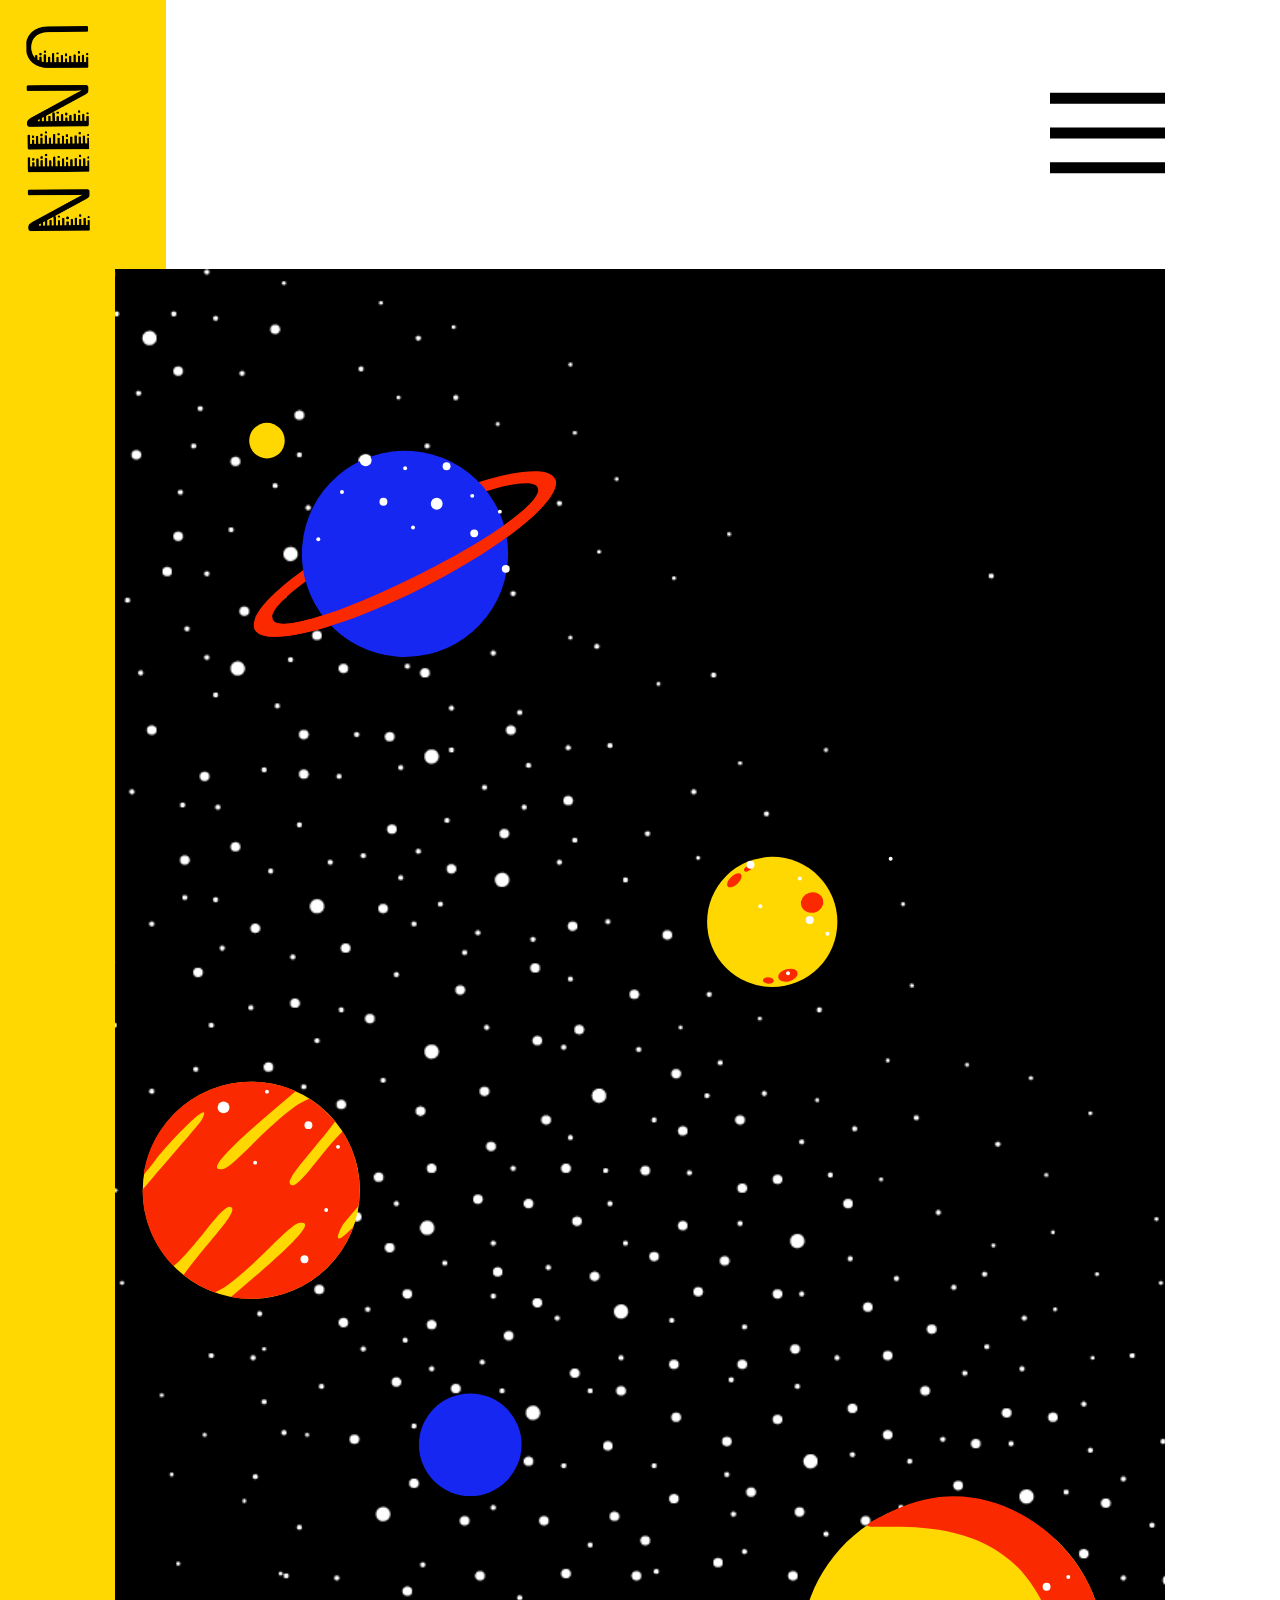
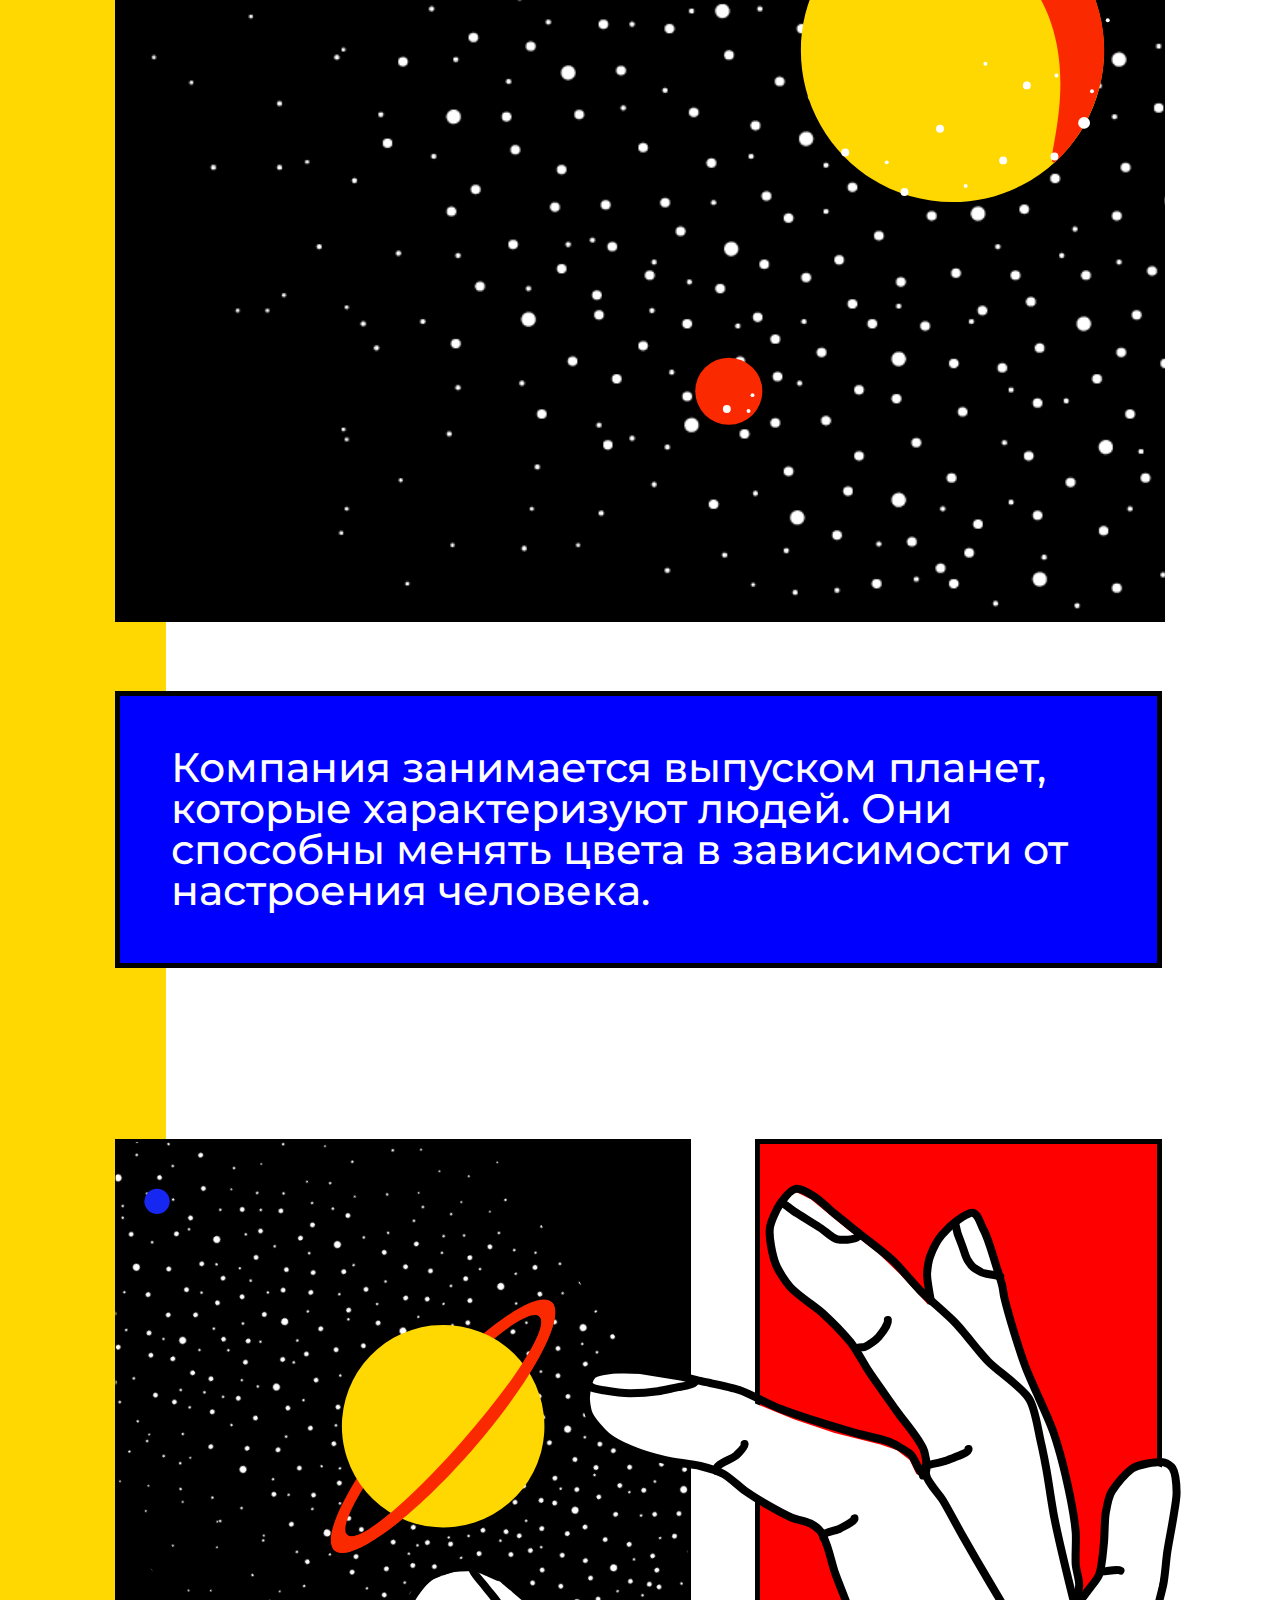
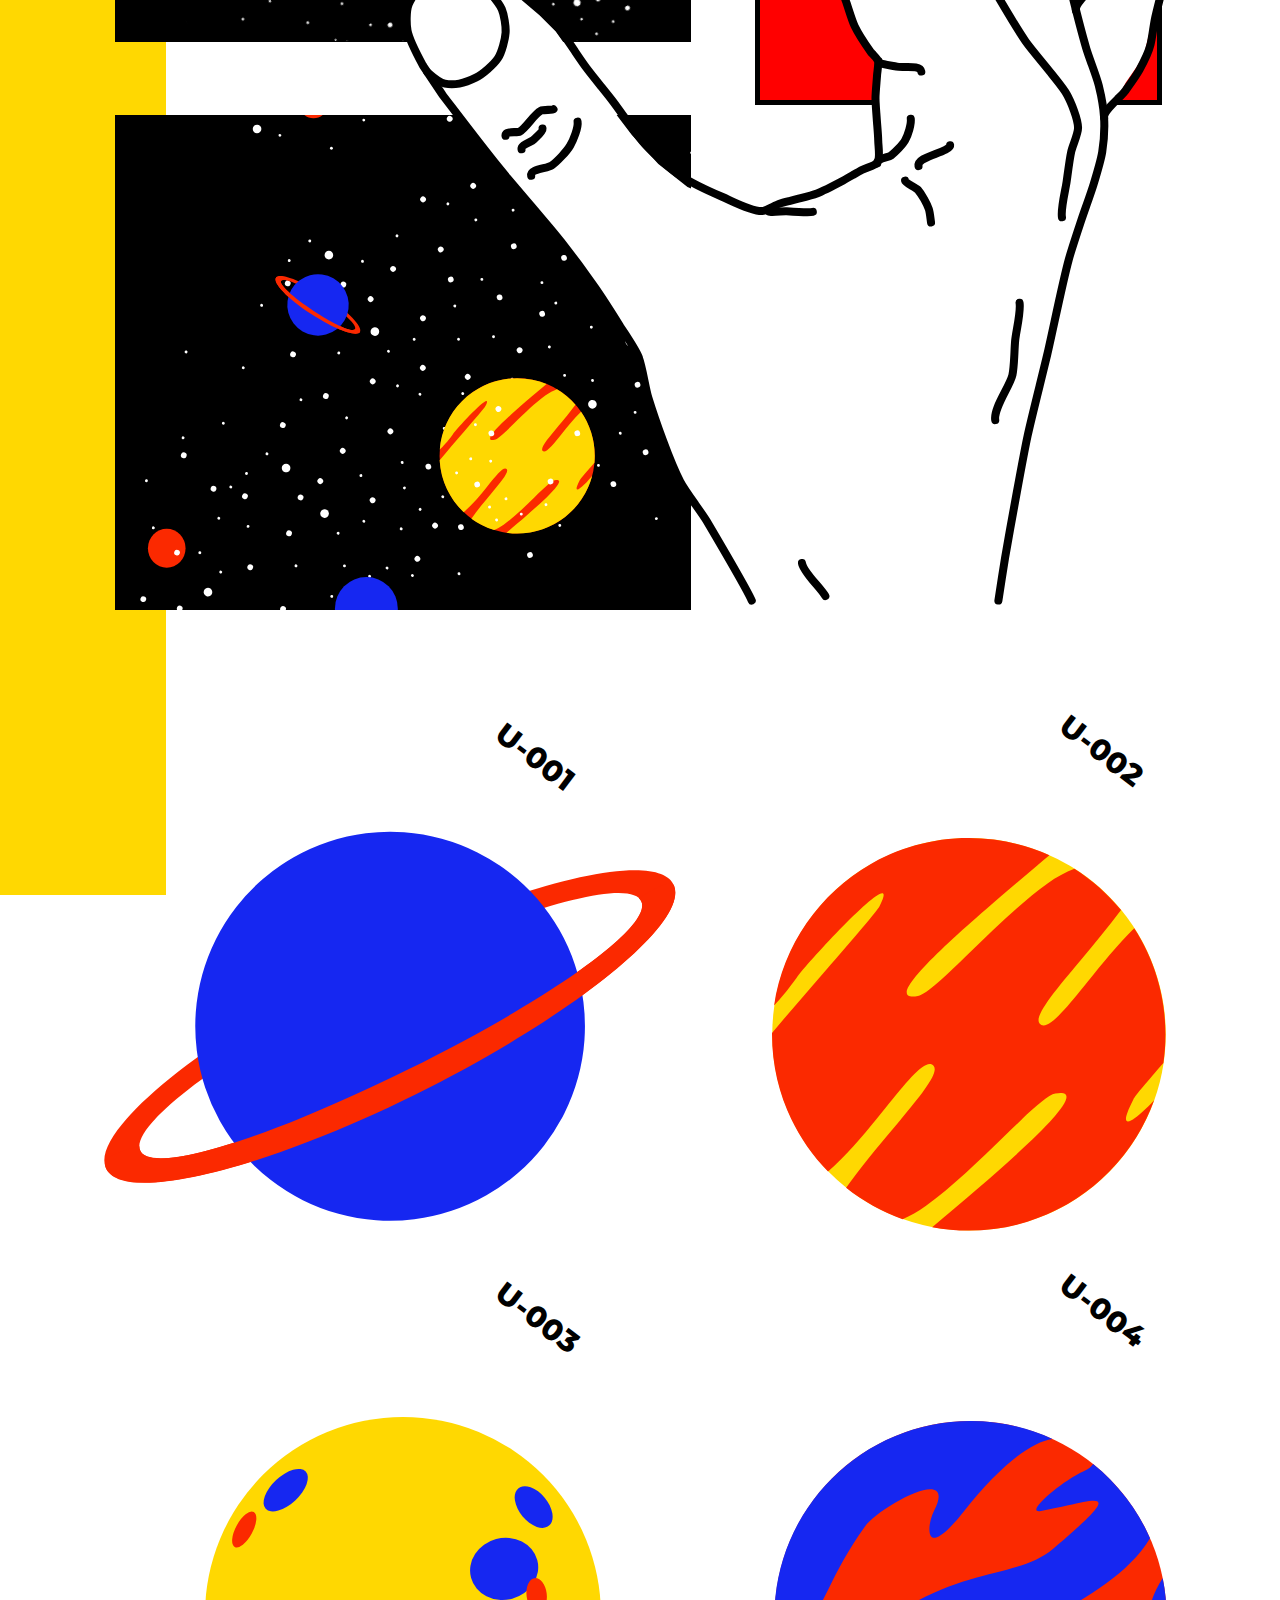
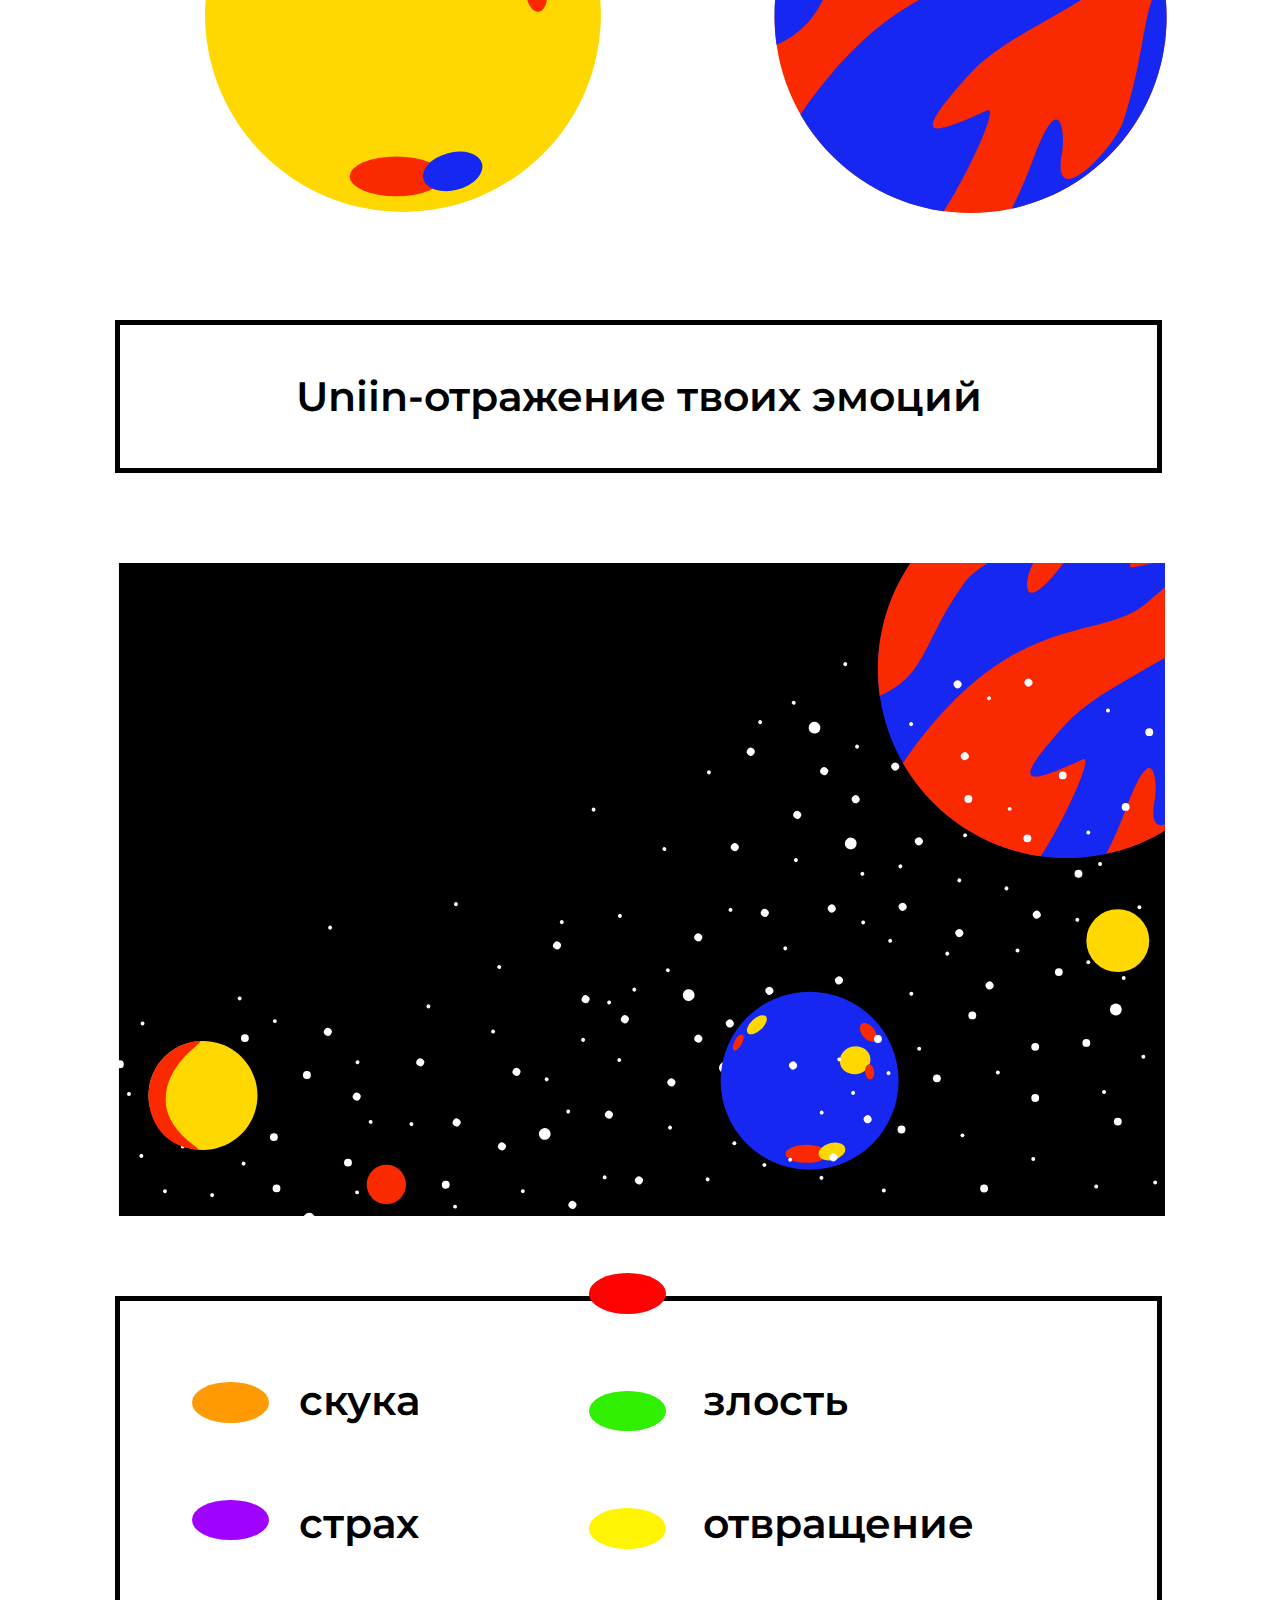
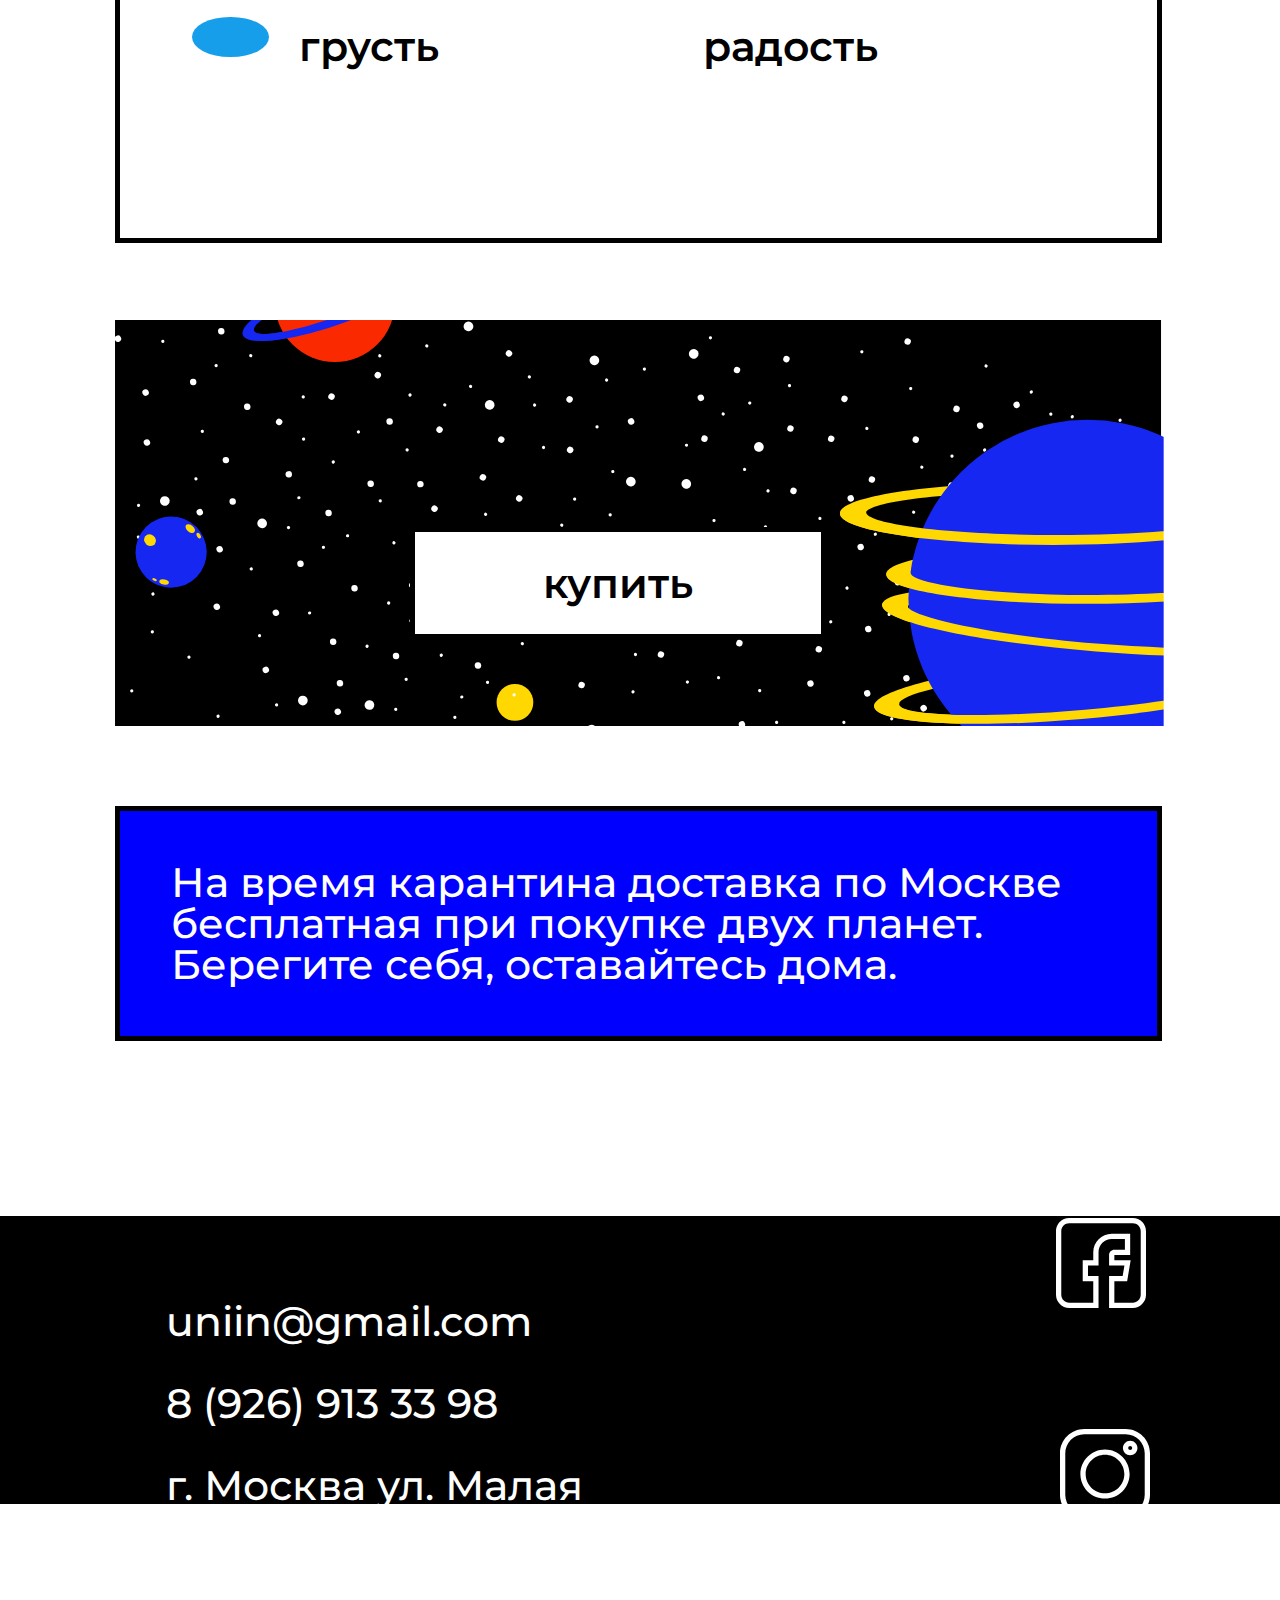
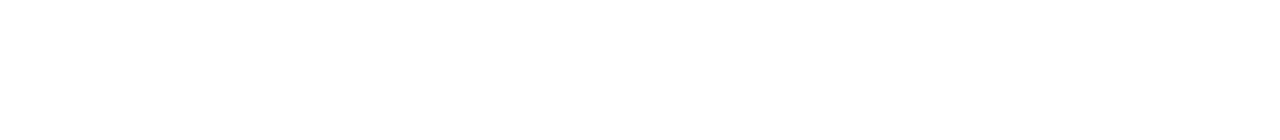
==== index.html @ f961fc85 "stage1" ====
<!DOCTYPE html>
<html lang="en" dir="ltr">
  <head>
    <meta charset="utf-8">
    <title>web uniin</title>
    <link rel="stylesheet" href="styles/style.css">
  </head>
  <body>
    <div class="logoleft">
      <div class="squareleft">  </div>
      <img class="logotip" src="img/logo.png" alt="logo">
    </div>

    <div class="menuburger">
      <img class="menu"src="img/menu.svg" alt="menu">
    </div>
    <div class="part1">
      <img class="img1" src="img/img1.svg" alt="/">
      <p class="text1">Компания занимается выпуском планет, которые характеризуют людей. Они способны менять цвета в зависимости от настроения человека.</p>
      <img class="img2" src="img/img2.svg" alt="/">
      <img class="img3" src="img/img3.svg" alt="/">
      <div class="backhand"> </div>
      <img class="imghand" src="img/imghand.svg" alt="">
    </div>
    <div class="planets">
      <img class="planet1" src="img/planet1.1.svg" alt="/">
      <img class="planet2" src="img/planet2.1.svg" alt="/">
      <img class="planet3" src="img/planet3.1.svg" alt="/">
      <img class="planet4" src="img/planet4.1.svg" alt="/">
      <div class="name">
        <p class="u1">U-001</p>
        <p class="u2">U-002</p>
        <p class="u3">U-003</p>
        <p class="u4">U-004</p>
      </div>
    </div>
    <p class="text2">Uniin-отражение твоих эмоций</p>
    <div class="part2">
      <img class="img4"src="img/img4.svg" alt="">
      <p class="mood">скука
        <br>страх
        <br>грусть
        <br>злость
        отвращение
        радость
      </p>
      <div class="color">
        <div class="orange"></div>
        <div class="violet"></div>
        <div class="blue"></div>
        <div class="red"></div>
        <div class="green"></div>
        <div class="yellow"></div>
      </div>
      <img class="img5"src="img/img5.svg" alt="">
      <p class="buttonbuy"><a class="buy" href="ссылка">купить</a></p>
      <p class="text3">На время карантина доставка по Москве бесплатная при покупке двух планет. Берегите  себя, оставайтесь дома.</p>
    </div>
    <div class="footer">
      <p class="email">uniin@gmail.com<br>8 (926) 913 33 98<br>г. Москва ул. Малая пионерская 12</p>
      <img class="facebook" src="img/facebook.svg" alt="">
      <img class="insta" src="img/insta.svg" alt="">

    </div>






  </body>


</html>
---- styles/style.css ----
@import "reset.css";
@import url('https://fonts.googleapis.com/css2?family=Montserrat:wght@400;500;600;700;800&display=swap');

body{
font-family: 'Montserrat', sans-serif;}

.squareleft{
  z-index: 1;
  background:  #FFD801;
  width: 13vw;
  height: 455vh;

}

.logotip{
  position: absolute;
  top: 2vw;
  left: 2vw;
  width: 5vw;

}

.menu{
  position: absolute;
  left: 82vw;
  top: 7vw;
  width: 9vw;

}

.img1{
  position: absolute;
  background: black;
  width: 82vw;
  top: 0vw;
  margin: 21vw 9vw;
}

.text1{
  position: absolute;
  background: blue;
  border: 5px solid black;
  width: 73vw;
  padding: 4vw;
  font-size: 41px;
  font-weight: 500;
  color: white;
  left: 9vw;
  top: 179vw;
}

.img2{
  position: absolute;
  background: black;
  top: 209vw;
  width: 45vw;
  margin: 5vw 9vw;
}
.img3{
  position: absolute;
  background: black;
  top: 254vw;
  width: 45vw;
  margin: 5vw 9vw;
}

.backhand{
  position: absolute;
  background: red;
  border: 5px solid black;
  width: 31vw;
  height: 61.8vh;
  top: 214vw;
  left: 59vw;
}

.imghand{
  position: absolute;
  width: 73vw;
  top: 214vw;
  left: 27vw;
}
.planets{
   position: absolute;
   top: 285vw;
}

.planet1{
  position: relative;
  width: 53vw;
  top: 27vw;
  left: 4vw;
}

.planet2{
  position: relative;
  width: 31vw;
  top: 25vw;
  left: 7vw;
}

.planet3{
  position: relative;
  width: 31vw;
  top: 39vw;
  left: 16vw;
}

.planet4{
  position: relative;
  width: 31vw;
  top: 39vw;
  left: 29vw;
}

.name{
  position: absolute;
  font-size: 30px;
  font-weight: 800;
  color: black;
}

.u1{
  position: relative;
  transform: rotate(37deg);
  width: 10vw;
  left: 38vw;
  top: -44vw;
}

.u2{
  position: relative;
  transform: rotate(37deg);
  width: 10vw;
  left: 82vw;
  top: -47vw;
}

.u3{
  position: relative;
  transform: rotate(37deg);
  width: 10vw;
  left: 38vw;
  top: -5vw;
}

.u4{
  position: relative;
  transform: rotate(37deg);
  width: 10vw;
  left: 82vw;
  top: -8vw;
}

.text2{
  position: absolute;
  border: 5px solid black;
  width: 73vw;
  padding: 4vw;
  font-size: 41px;
  font-weight: 600;
  text-align: center;
  color: black;
  left: 9vw;
  top: 400vw;
}

.part2{
  position: absolute;
  top: 419vw;
  width: 82vw;
}

.img4{
  position: relative;
  width: 82vw;
  top: 0vw;
  left: 0vw;
  margin: 0vw 9vw;
}

.mood{
  position: relative;
  border: 5px solid black;
  width: 63vw;
  height: 38vw;
  padding: 3vw 4vw 1vw 14vw;
  font-size: 41px;
  font-weight: 600;
  column-count: 2;
  column-width: 2vw;
  column-gap: 0vw;
  text-align: left;
  line-height: 3;
  color: black;
  left: 9vw;
  top: 6vw;
}

.color{
  position: absolute;
  top: 62vw;
  left: 12vw;
  width: 63vw;
  height: 30vw;
}

.orange{
  position: relative;
  border-radius: 50%;
  background: #FF9A02;
  width: 6vw;
  height: 4.5vh;
  left: 3vw;
  top: 2vw;
}

.violet{
  position: relative;
  border-radius: 50%;
  background: #9F02FF;
  width: 6vw;
  height: 4.5vh;
  left: 3vw;
  top: 8vw;
}

.blue{
  position: relative;
  border-radius: 50%;
  background: #179EEB;
  width: 6vw;
  height: 4.5vh;
  left: 3vw;
  top: 14vw;
}

.red{
  position: relative;
  border-radius: 50%;
  background: #FF0202;
  width: 6vw;
  height: 4.5vh;
  left: 34vw;
  top: -16vw;
}

.green{
  position: relative;
  border-radius: 50%;
  background: #30EF00;
  width: 6vw;
  height: 4.5vh;
  left: 34vw;
  top: -10vw;
}

.yellow{
  position: relative;
  border-radius: 50%;
  background: #FFF502;
  width: 6vw;
  height: 4.5vh;
  left: 34vw;
  top: -4vw;
}

.img5{
  position: relative;
  width: 82vw;
  top: 12vw;
  left: 0vw;
  margin: 0vw 9vw;
}

.buttonbuy{
  position: relative;
  width: 30vw;
  height: 11vw;
  left: 32vw;
  top: -1vw;
}

.buy{
  width: 20vw;
  background: white;
  border: 5px solid black;
  padding: 2vw 10vw 2vw 10vw;
  font-size: 41px;
  font-weight: 600;
  text-align: center;
  text-decoration: none;
  color: black;
}

.text3{
  position: relative;
  background: blue;
  border: 5px solid black;
  width: 73vw;
  padding: 4vw;
  font-size: 41px;
  font-weight: 500;
  color: white;
  left: 9vw;
  top: 7vw;
}

.footer{
  position: absolute;
  background: black;
  width: 100vw;
  height: 32vh;
  left: 0vw;
  top: 595vw;
}

.email{
  position: relative;
  width: 50vw;
  padding: 4vw;
  font-size: 41px;
  font-weight: 500;
  line-height: 2;
  color: white;
  left: 9vw;
  top: 1vw;
}

.facebook{
  position: relative;
  width: 10vw;
  height: 10vh;
  left: 81vw;
  top: -33.5vw;
}

.insta{
  position: relative;
  width: 10vw;
  height: 10vh;
  left: 71vw;
  top: -17vw;
}
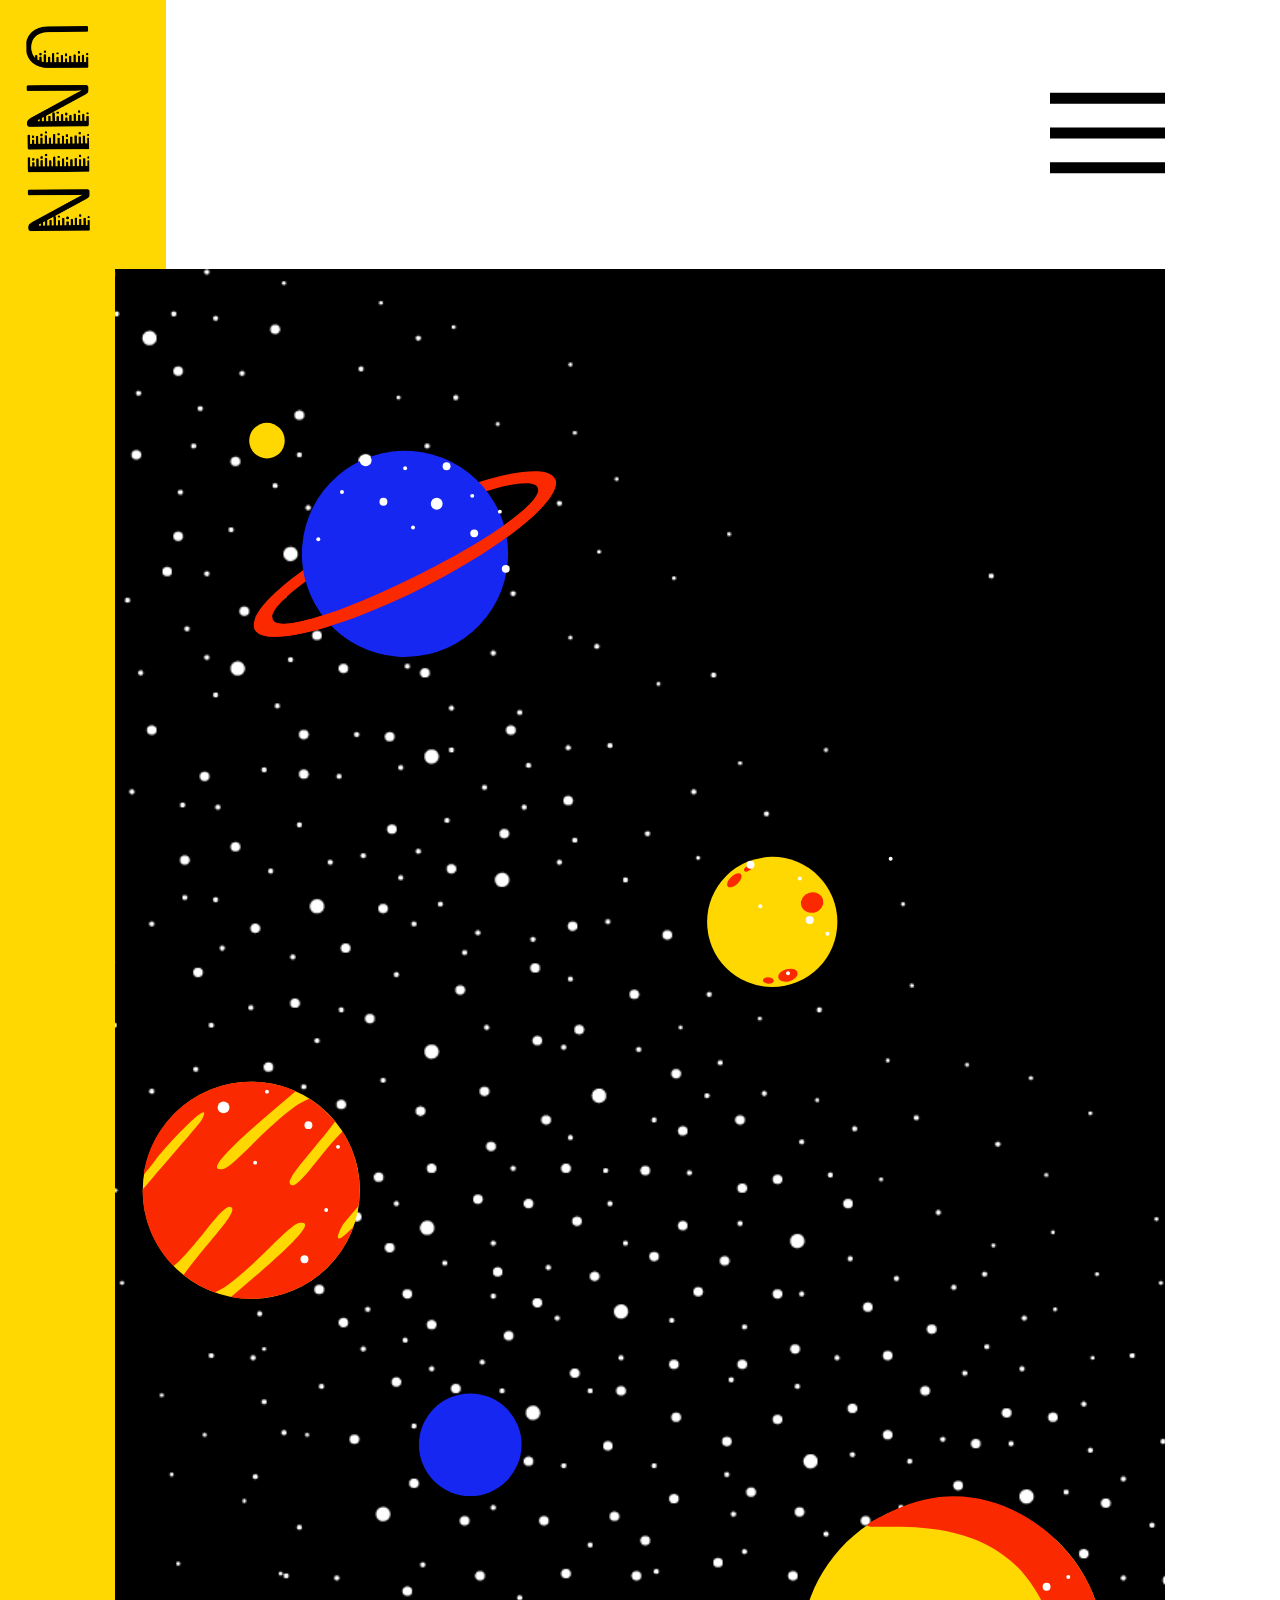
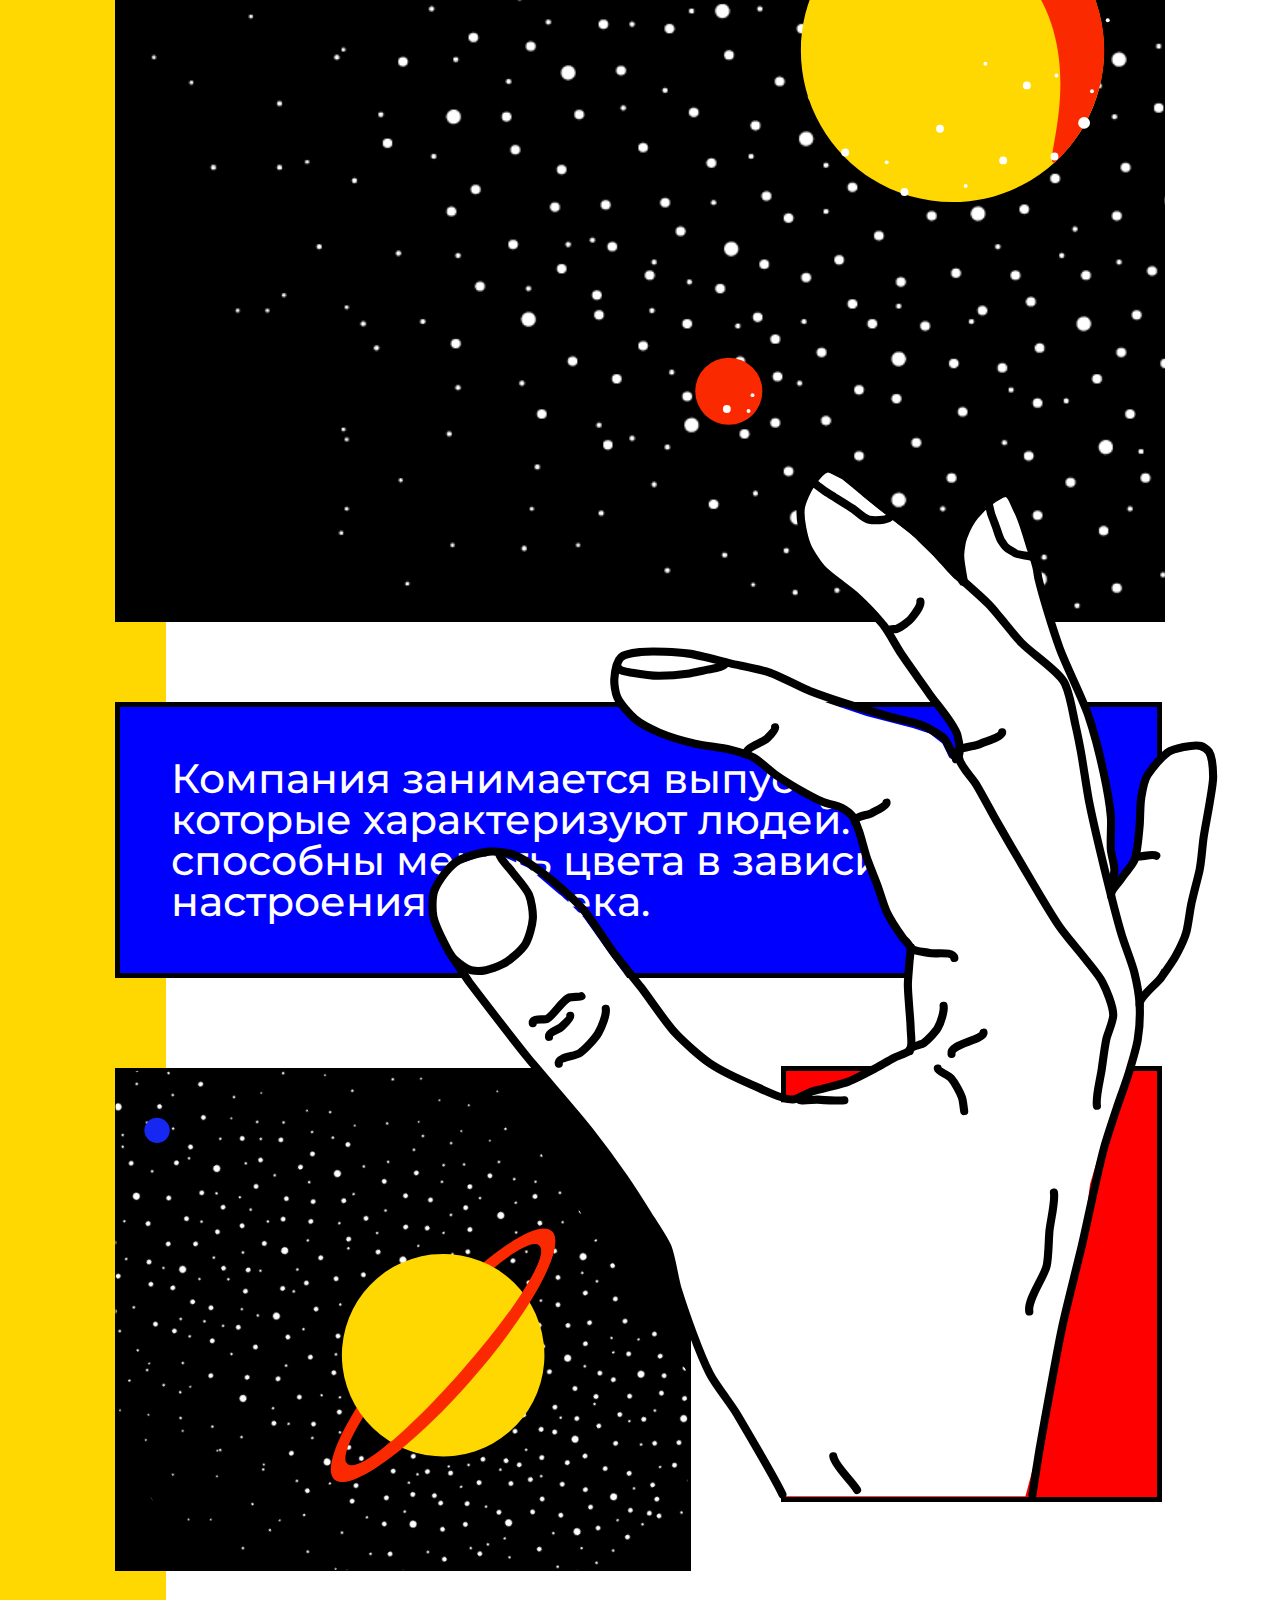
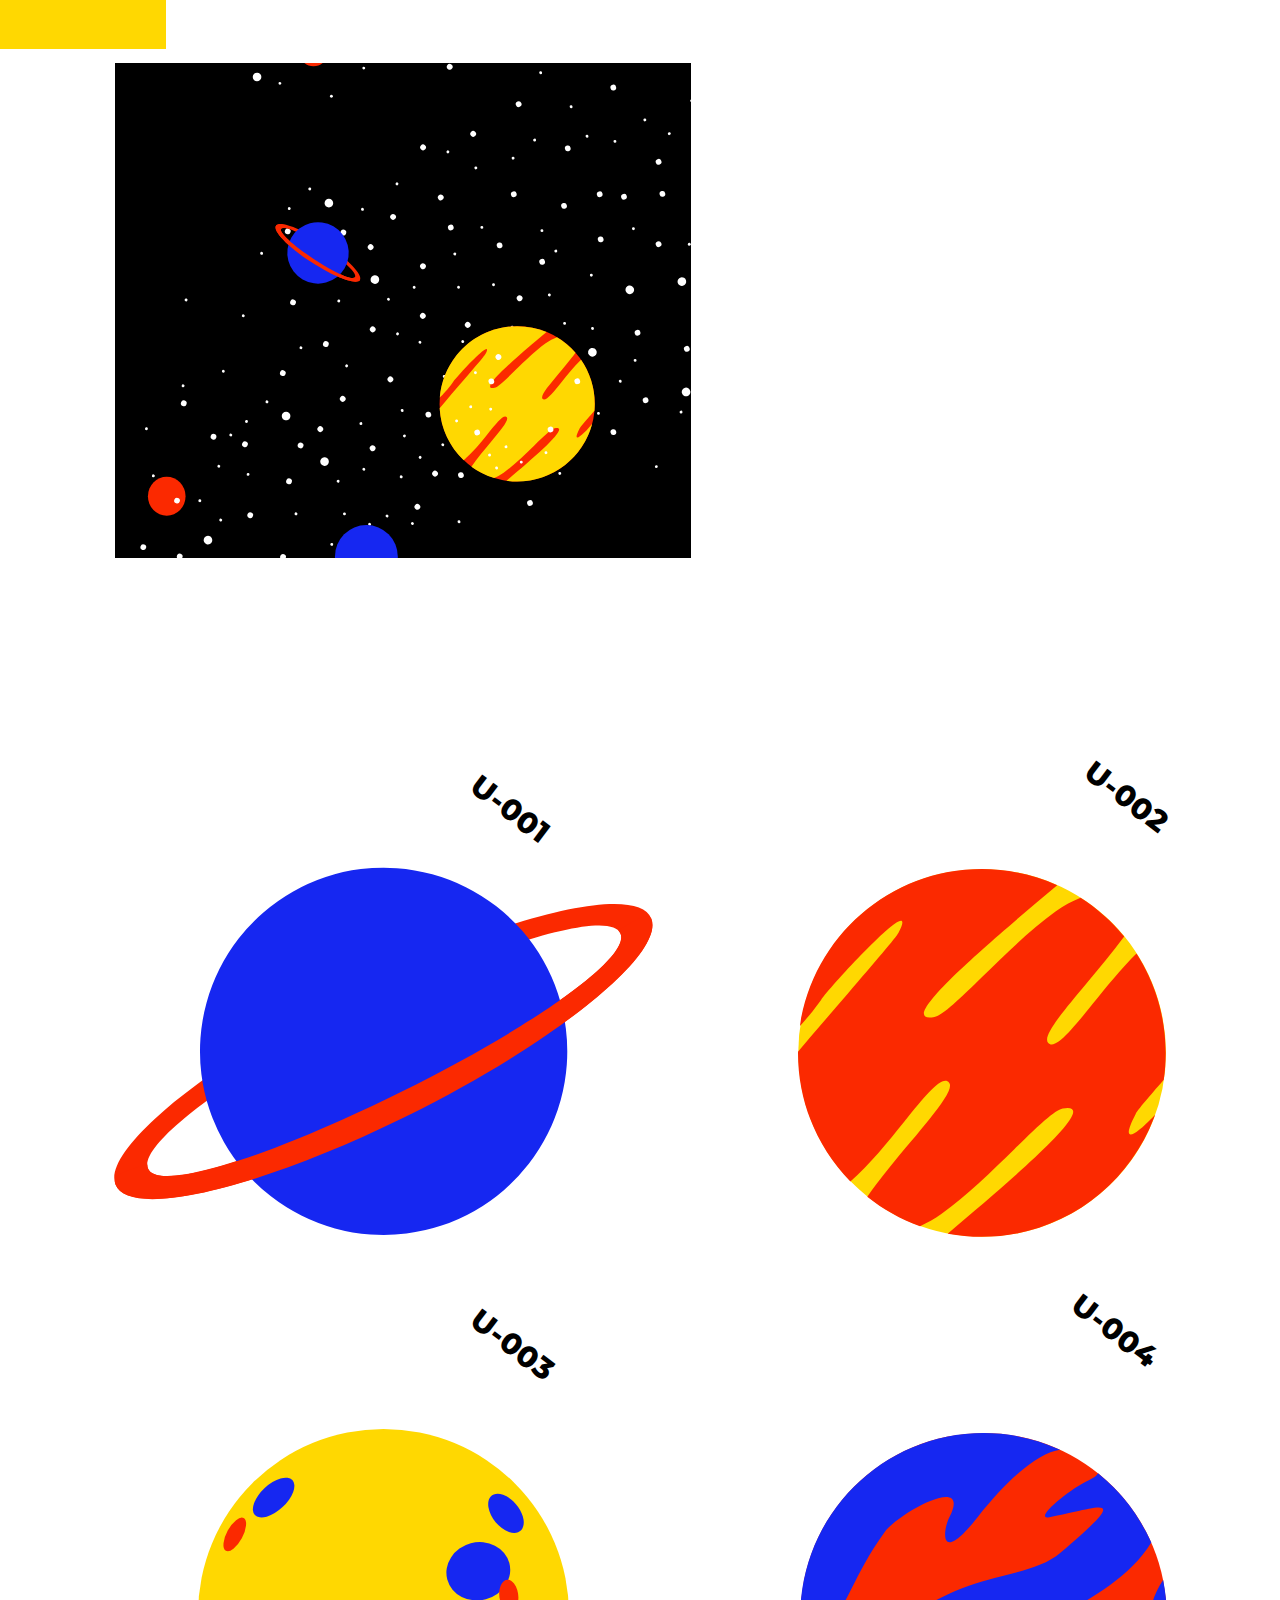
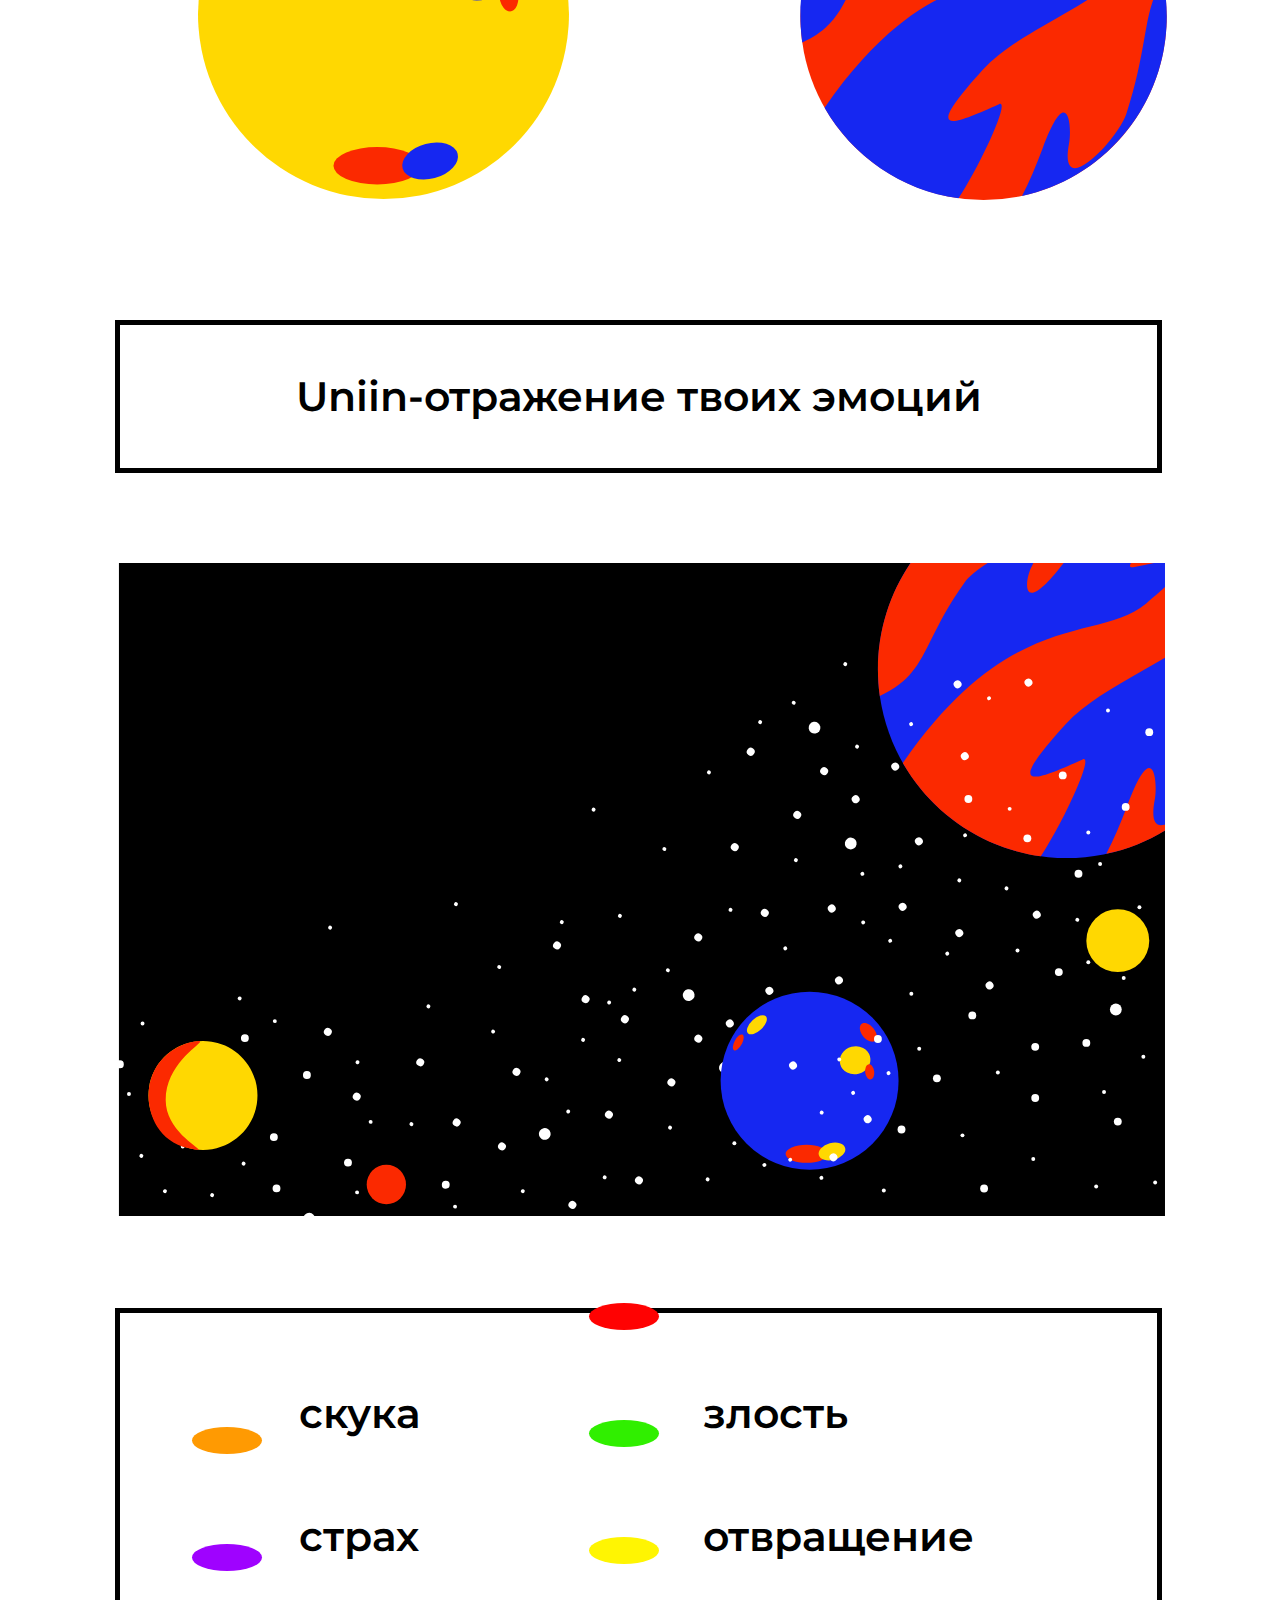
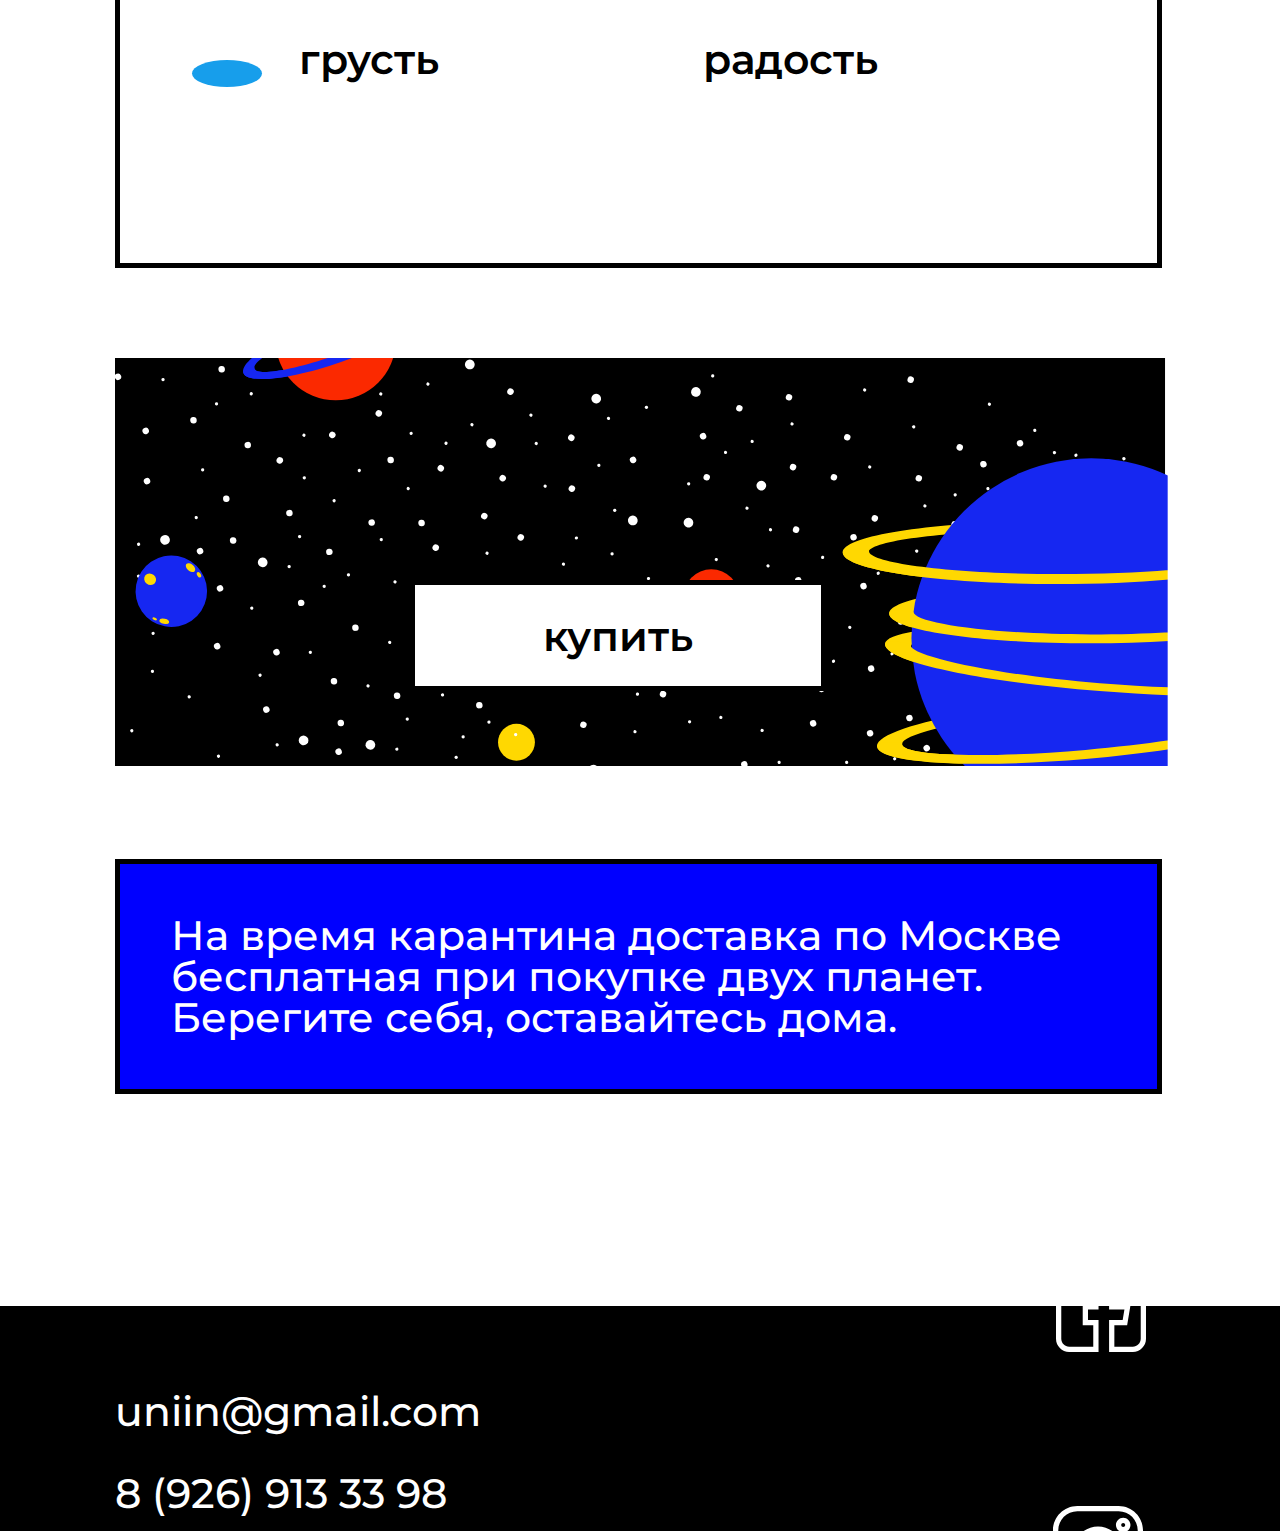
==== commit 54a285dd: "stage1 done" ====
--- a/index.html
+++ b/index.html
@@ -3,7 +3,7 @@
   <head>
     <meta charset="utf-8">
     <title>web uniin</title>
-    <link rel="stylesheet" href="styles/style.css">
+    <link rel="stylesheet" href="styles/main.css">
   </head>
   <body>
     <div class="logoleft">
@@ -34,8 +34,8 @@
         <p class="u4">U-004</p>
       </div>
     </div>
-    <p class="text2">Uniin-отражение твоих эмоций</p>
     <div class="part2">
+      <p class="text2">Uniin-отражение твоих эмоций</p>
       <img class="img4"src="img/img4.svg" alt="">
       <p class="mood">скука
         <br>страх
@@ -55,13 +55,13 @@
       <img class="img5"src="img/img5.svg" alt="">
       <p class="buttonbuy"><a class="buy" href="ссылка">купить</a></p>
       <p class="text3">На время карантина доставка по Москве бесплатная при покупке двух планет. Берегите  себя, оставайтесь дома.</p>
+      <div class="footer">
+        <p class="email">uniin@gmail.com<br>8 (926) 913 33 98<br>г. Москва ул. Малая пионерская 12</p>
+        <img class="facebook" src="img/facebook.svg" alt="">
+        <img class="insta" src="img/insta.svg" alt="">
+      </div>
     </div>
-    <div class="footer">
-      <p class="email">uniin@gmail.com<br>8 (926) 913 33 98<br>г. Москва ул. Малая пионерская 12</p>
-      <img class="facebook" src="img/facebook.svg" alt="">
-      <img class="insta" src="img/insta.svg" alt="">
 
-    </div>
 
 
 
--- a/styles/main.css
+++ b/styles/main.css
@@ -0,0 +1,359 @@
+@import "reset.css";
+@import url('https://fonts.googleapis.com/css2?family=Montserrat:wght@400;500;600;700;800&display=swap');
+
+body{
+font-family: 'Montserrat', sans-serif;}
+
+.squareleft{
+  position: absolute;
+  background:  #FFD801;
+  width: 13vw;
+  height: 361vh;
+  top: 0vw;
+  left: 0vw;
+}
+
+.logotip{
+  position: absolute;
+  top: 2vw;
+  left: 2vw;
+  width: 5vw;
+}
+
+.menu{
+  position: absolute;
+  left: 82vw;
+  top: 7vw;
+  width: 9vw;
+}
+
+.part1{
+  position: absolute;
+  top: 21vw;
+  left: 9vw;
+  width: 82vw;
+}
+
+.img1{
+  position: relative;
+  background: black;
+  width: 82vw;
+  top: 0vw;
+  left: 0vw;
+}
+
+.text1{
+  position: relative;
+  background: blue;
+  border: 5px solid black;
+  width: 73vw;
+  padding: 4vw;
+  font-size: 41px;
+  font-weight: 500;
+  color: white;
+  left: 0vw;
+  top: 6vw;
+}
+
+.img2{
+  position: relative;
+  background: black;
+  top: 13vw;
+  width: 45vw;
+  left: 0vw;
+}
+
+.img3{
+  position: relative;
+  background: black;
+  top: 20vw;
+  width: 45vw;
+  left: 0vw;
+}
+
+.backhand{
+  position: relative;
+  background: red;
+  border: 5px solid black;
+  width: 29vw;
+  height: 47.4vh;
+  top: -65.6vw;
+  left: 52vw;
+}
+
+.imghand{
+  position: relative;
+  width: 74vw;
+  top: -150.3vw;
+  left: 20vw;
+}
+
+.planets{
+   position: absolute;
+   top: 315vw;
+   left: 9vw;
+   width: 82vw;
+}
+
+.planet1{
+  position: relative;
+  width: 50vw;
+  top: 0vw;
+  left: -4vw;
+}
+
+.planet2{
+  position: relative;
+  width: 29vw;
+  top: -2.5vw;
+  left: 3vw;
+}
+
+.planet3{
+  position: relative;
+  width: 29vw;
+  top: 12vw;
+  left: 6.5vw;
+}
+
+.planet4{
+  position: relative;
+  width: 29vw;
+  top: 12vw;
+  left: 24vw;
+}
+
+.name{
+  position: absolute;
+  font-size: 30px;
+  font-weight: 800;
+  top: -2vw;
+  left: 27vw;
+  width: 60vw;
+  height: 50vh;
+
+}
+
+.u1{
+  position: relative;
+  transform: rotate(37deg);
+  width: 10vw;
+  left: 0vw;
+  top: 0vw;
+}
+
+.u2{
+  position: relative;
+  transform: rotate(37deg);
+  width: 10vw;
+  left: 48vw;
+  top: -3.5vw;
+}
+
+.u3{
+  position: relative;
+  transform: rotate(37deg);
+  width: 10vw;
+  left: 0vw;
+  top: 37vw;
+}
+
+.u4{
+  position: relative;
+  transform: rotate(37deg);
+  width: 10vw;
+  left: 47vw;
+  top: 33.5vw;
+}
+
+.part2{
+  position: absolute;
+  top: 400vw;
+  width: 82vw;
+  left: 9vw;
+}
+
+.text2{
+  position: relative;
+  border: 5px solid black;
+  width: 73vw;
+  padding: 4vw;
+  font-size: 41px;
+  font-weight: 600;
+  text-align: center;
+  color: black;
+  left: 0vw;
+  top: 0vw;
+}
+
+.img4{
+  position: relative;
+  width: 82vw;
+  top: 7vw;
+  left: 0vw;
+}
+
+.mood{
+  position: relative;
+  border: 5px solid black;
+  width: 63vw;
+  height: 38vw;
+  padding: 3vw 4vw 2vw 14vw;
+  font-size: 41px;
+  font-weight: 600;
+  column-count: 2;
+  column-width: 2vw;
+  column-gap: 0vw;
+  text-align: left;
+  line-height: 3;
+  color: black;
+  left: 0vw;
+  top: 14vw;
+}
+
+.color{
+  position: absolute;
+  top: 86.5vw;
+  left: 6vw;
+  width: 63vw;
+  height: 32vw;
+}
+
+.orange{
+  position: relative;
+  border-radius: 50%;
+  background: #FF9A02;
+  width: 5.5vw;
+  height: 3vh;
+  left: 0vw;
+  top: 0vw;
+}
+
+.violet{
+  position: relative;
+  border-radius: 50%;
+  background: #9F02FF;
+  width: 5.5vw;
+  height: 3vh;
+  left: 0vw;
+  top: 7vw;
+}
+
+.blue{
+  position: relative;
+  border-radius: 50%;
+  background: #179EEB;
+  width: 5.5vw;
+  height: 3vh;
+  left: 0vw;
+  top: 14vw;
+}
+
+.red{
+  position: relative;
+  border-radius: 50%;
+  background: #FF0202;
+  width: 5.5vw;
+  height: 3vh;
+  left: 31vw;
+  top: -16vw;
+}
+
+.green{
+  position: relative;
+  border-radius: 50%;
+  background: #30EF00;
+  width: 5.5vw;
+  height: 3vh;
+  left: 31vw;
+  top: -9vw;
+}
+
+.yellow{
+  position: relative;
+  border-radius: 50%;
+  background: #FFF502;
+  width: 5.5vw;
+  height: 3vh;
+  left: 31vw;
+  top: -2vw;
+}
+
+.img5{
+  position: relative;
+  width: 82.3vw;
+  top: 21vw;
+  left: 0vw;
+}
+
+.buttonbuy{
+  position: relative;
+  width: 30vw;
+  height: 11vw;
+  left: 23vw;
+  top: 9vw;
+}
+
+.buy{
+  width: 20vw;
+  background: white;
+  border: 5px solid black;
+  padding: 2vw 10vw 2vw 10vw;
+  font-size: 41px;
+  font-weight: 600;
+  text-align: center;
+  text-decoration: none;
+  color: black;
+}
+
+.text3{
+  position: relative;
+  background: blue;
+  border: 5px solid black;
+  width: 73vw;
+  padding: 4vw;
+  font-size: 41px;
+  font-weight: 500;
+  color: white;
+  left: 0vw;
+  top: 17vw;
+}
+
+.footer{
+  position: absolute;
+  background: black;
+  overflow: hidden;
+  width: 100vw;
+  height: 25vh;
+  left: -9vw;
+  top: 202vw;
+}
+
+.email{
+  position: relative;
+  width: 50vw;
+  font-size: 41px;
+  font-weight: 500;
+  line-height: 2;
+  color: white;
+  left: 9vw;
+  top: 5vw;
+}
+
+.facebook{
+  position: relative;
+  z-index: 99;
+  color: white;
+  width: 10vw;
+  height: 10vh;
+  left: 81vw;
+  top: -29vw;
+}
+
+.insta{
+  position: relative;
+  width: 10vw;
+  height: 10vh;
+  left: 70.5vw;
+  top: -10vw;
+}
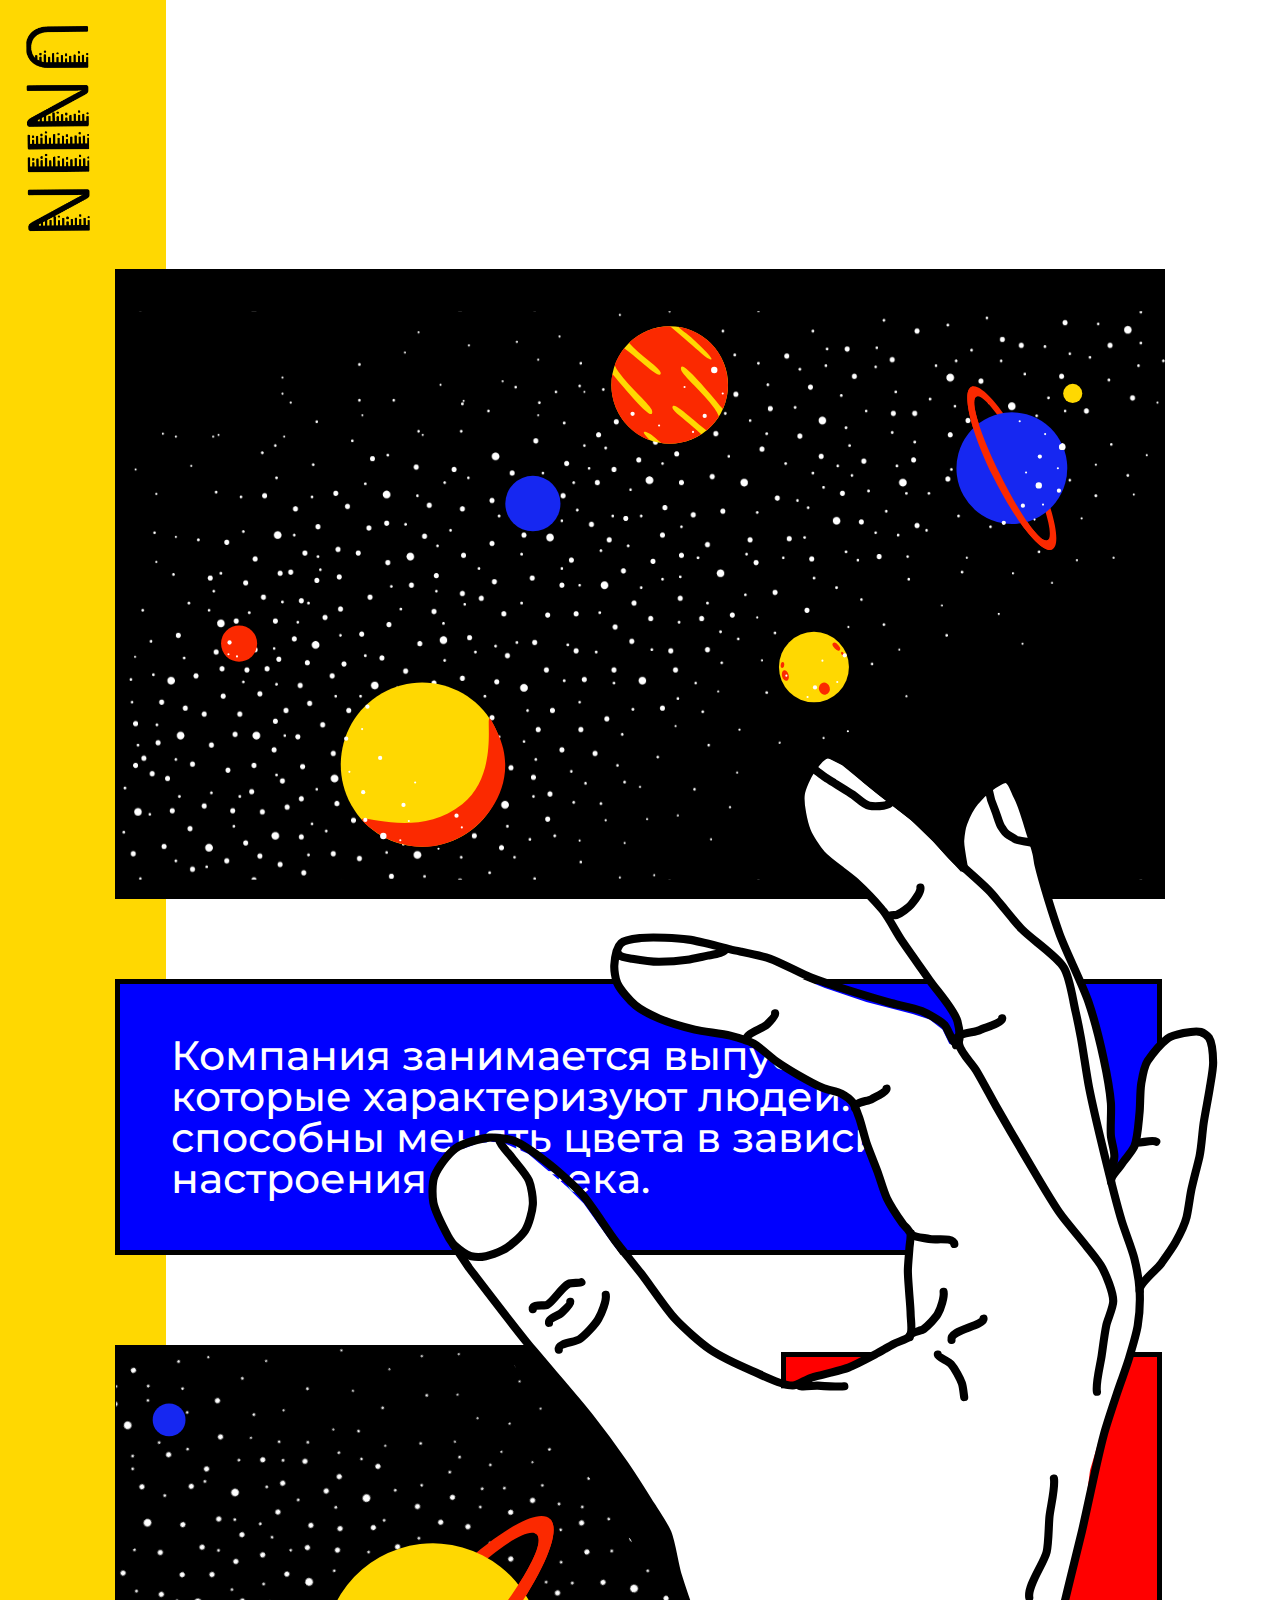
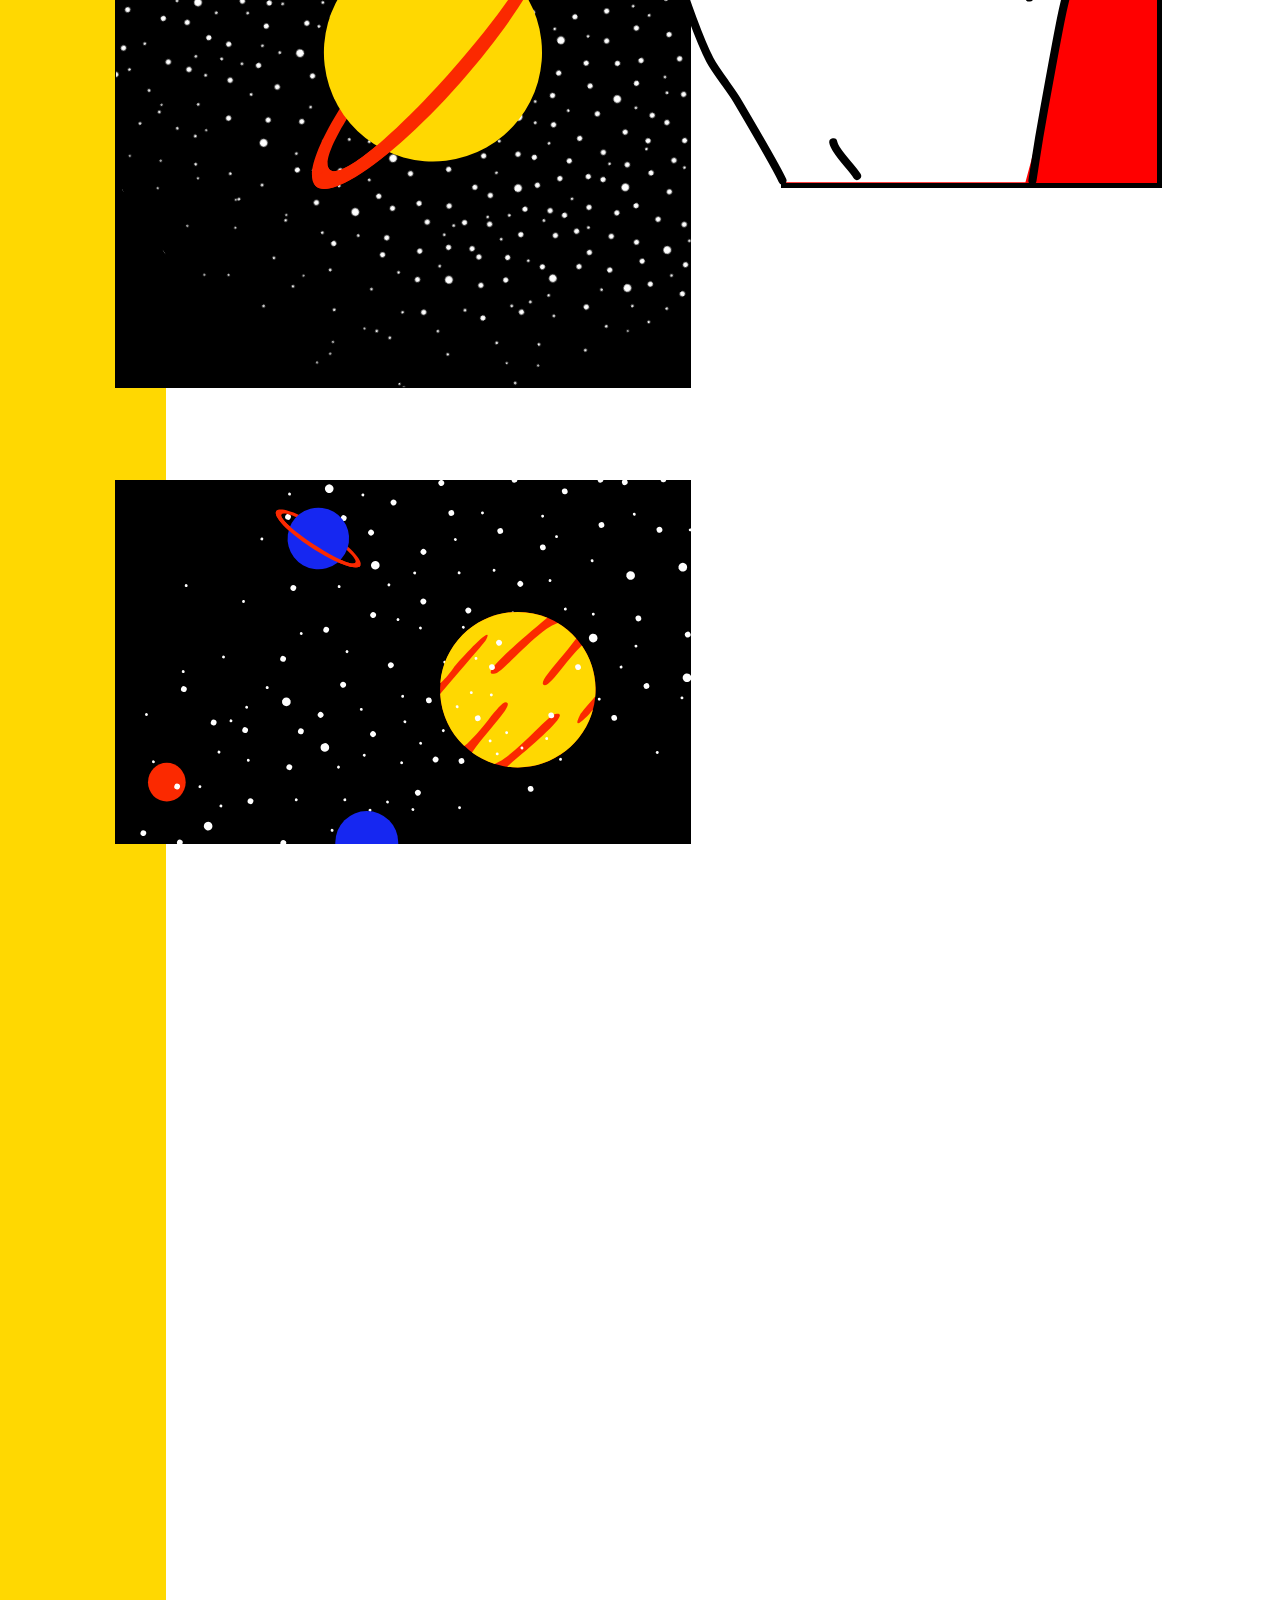
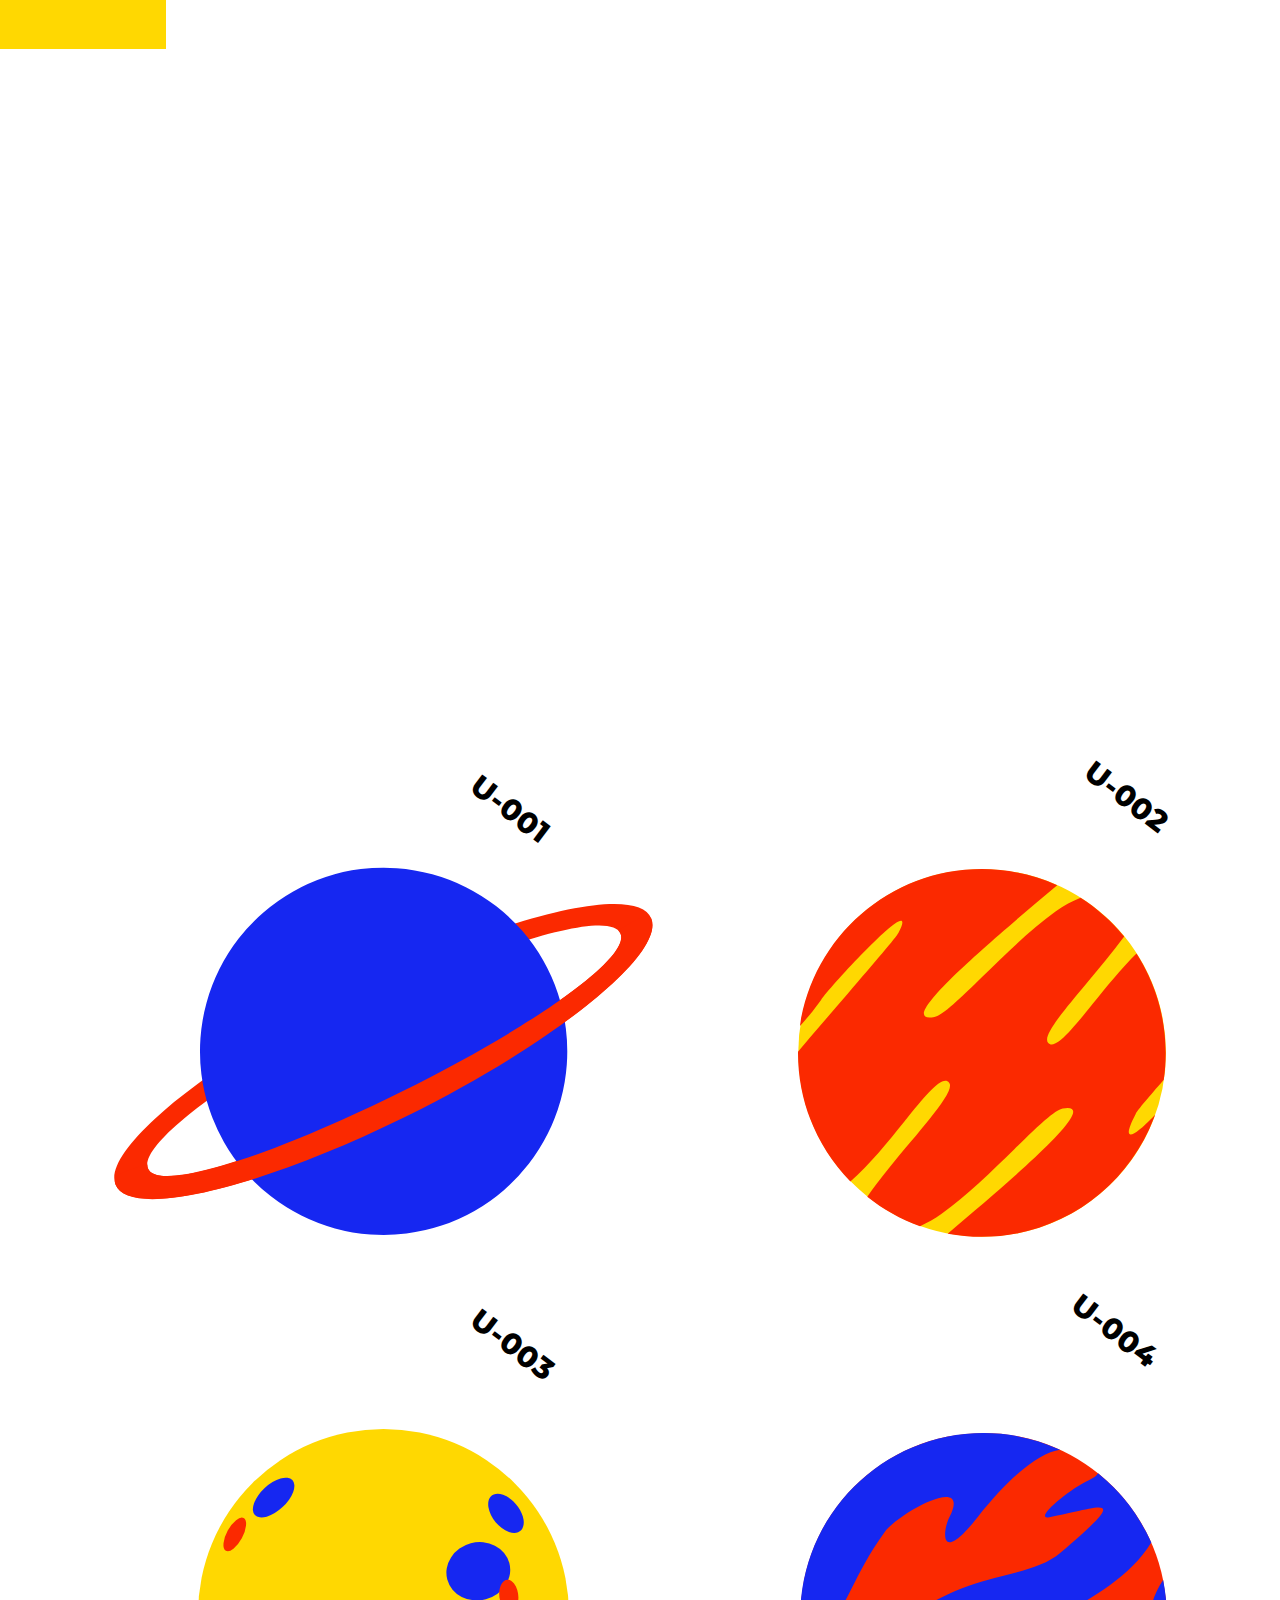
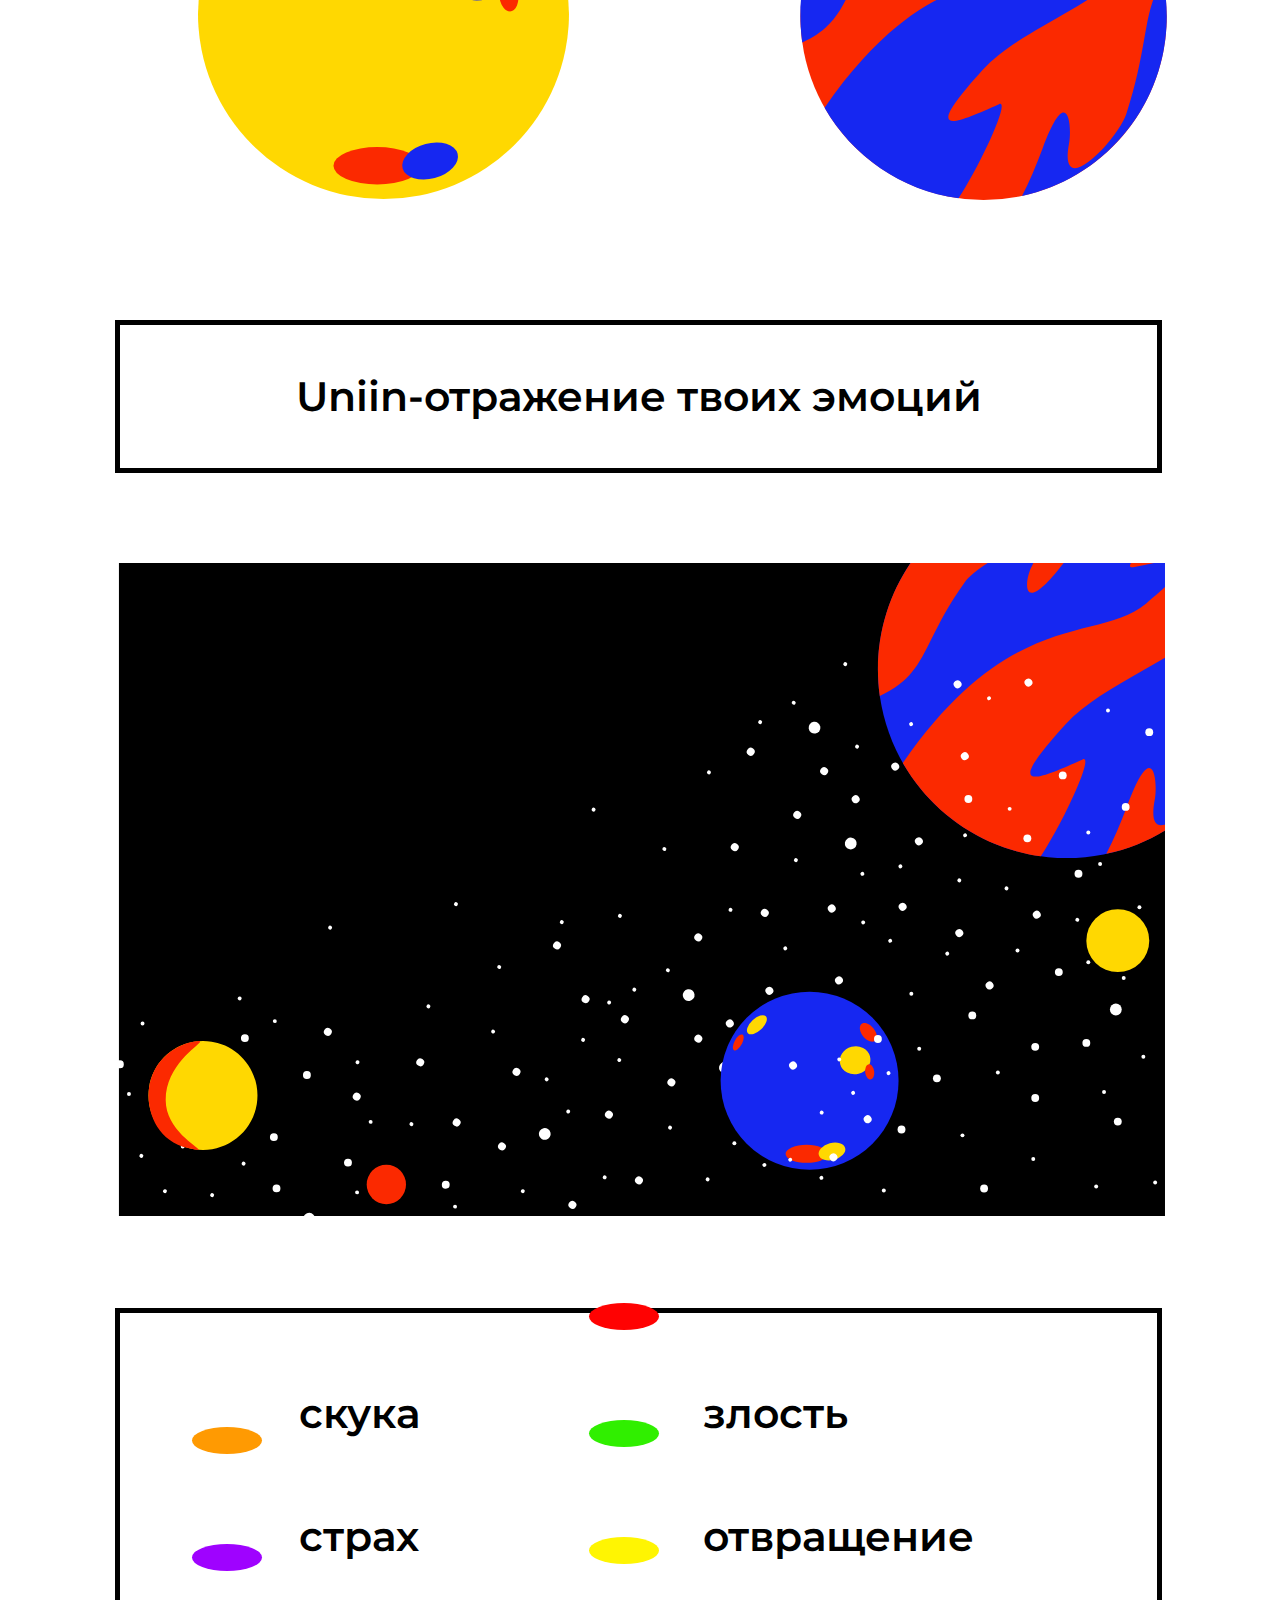
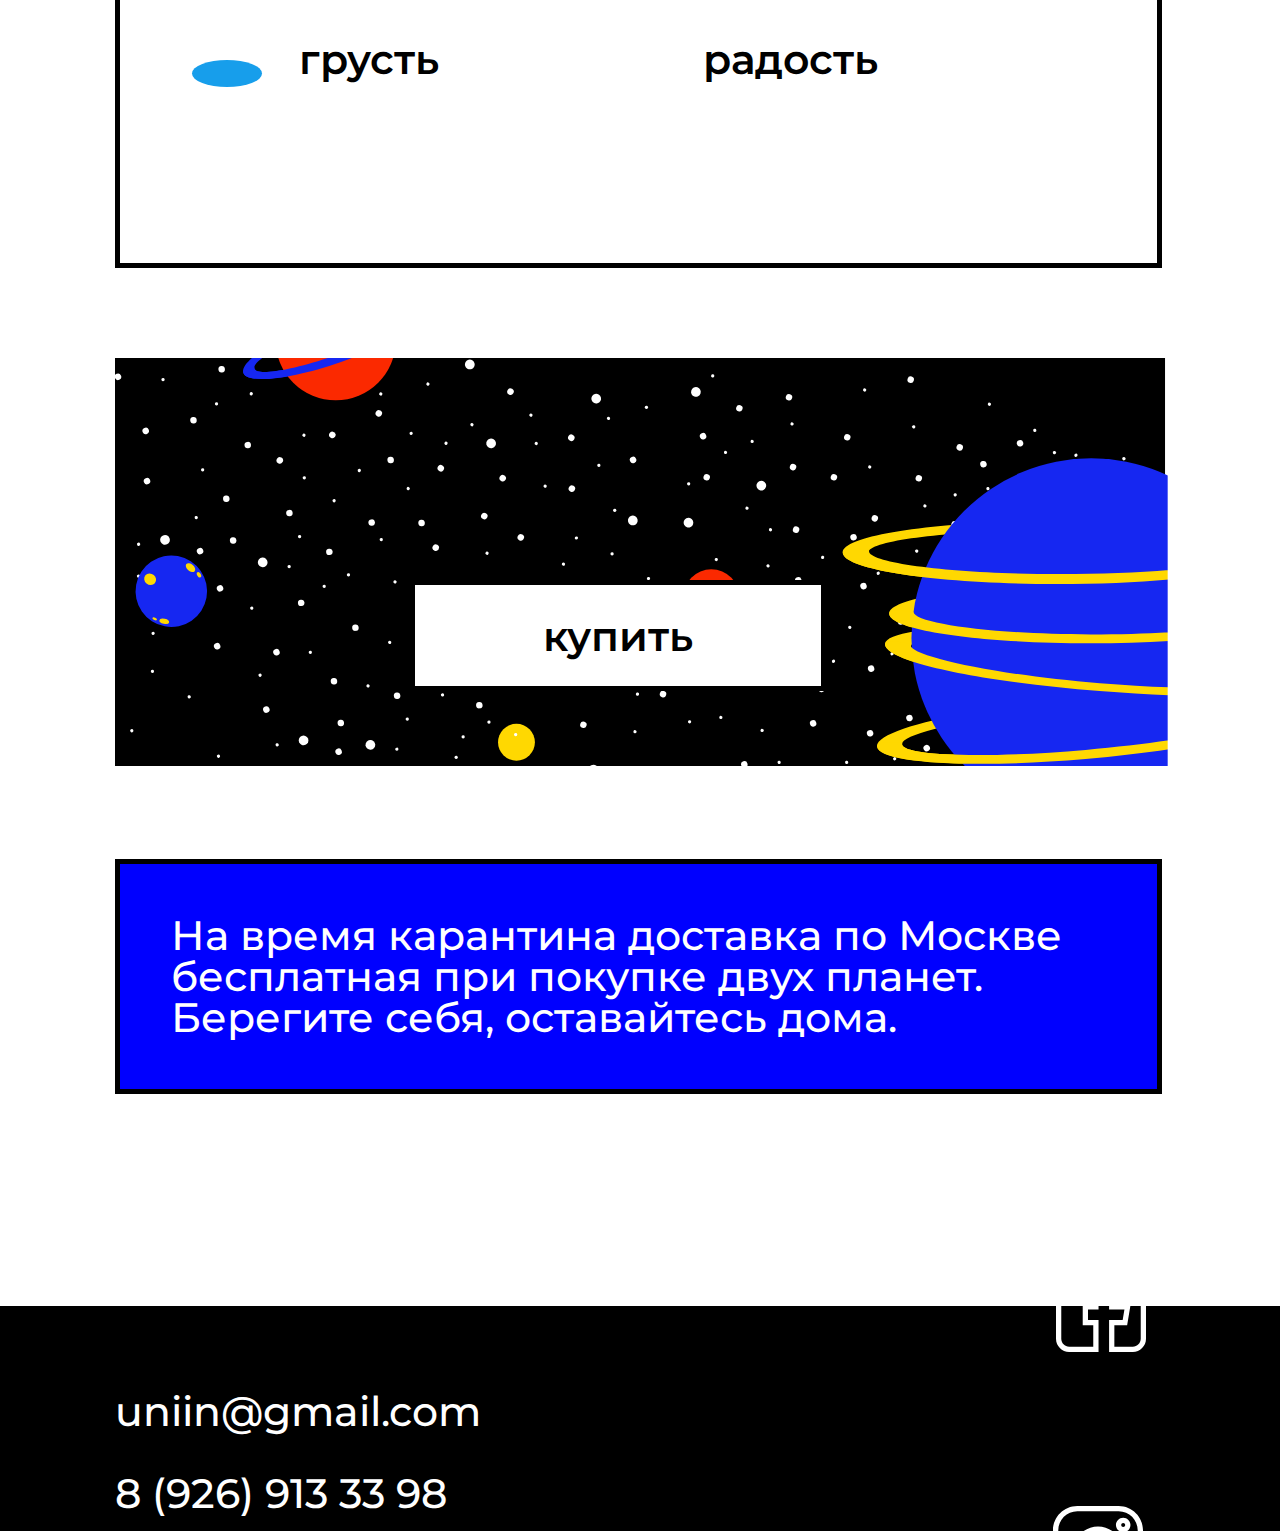
==== commit b943a683: "h" ====
--- a/index.html
+++ b/index.html
@@ -10,10 +10,26 @@
       <div class="squareleft">  </div>
       <img class="logotip" src="img/logo.png" alt="logo">
     </div>
+    <header class="header">
+      <div class="header_burger">
+        <!-- <img class="menu"src="img/menu.svg" alt="menu"> -->
+        <span></span>
+      </div>
+      <nav class="header_menu">
+        <ul class="header_list">
+          <li>
+            <a class="header_link" href="index.html">главная</a>
+          </li>
+          <li>
+            <a class="header_link" href="index.html">каталог</a>
+          </li>
+          <li>
+            <a class="header_link" href="index.html">контакты</a>
+          </li>
+        </ul>
+      </nav>  
+    </header>
 
-    <div class="menuburger">
-      <img class="menu"src="img/menu.svg" alt="menu">
-    </div>
     <div class="part1">
       <img class="img1" src="img/img1.svg" alt="/">
       <p class="text1">Компания занимается выпуском планет, которые характеризуют людей. Они способны менять цвета в зависимости от настроения человека.</p>
@@ -53,7 +69,7 @@
         <div class="yellow"></div>
       </div>
       <img class="img5"src="img/img5.svg" alt="">
-      <p class="buttonbuy"><a class="buy" href="ссылка">купить</a></p>
+      <p class="buttonbuy"><a class="buy" href="index2.html">купить</a></p>
       <p class="text3">На время карантина доставка по Москве бесплатная при покупке двух планет. Берегите  себя, оставайтесь дома.</p>
       <div class="footer">
         <p class="email">uniin@gmail.com<br>8 (926) 913 33 98<br>г. Москва ул. Малая пионерская 12</p>
@@ -61,14 +77,5 @@
         <img class="insta" src="img/insta.svg" alt="">
       </div>
     </div>
-
-
-
-
-
-
-
   </body>
-
-
 </html>
--- a/styles/main.css
+++ b/styles/main.css
@@ -357,3 +357,7 @@
   left: 70.5vw;
   top: -10vw;
 }
+
+@media (min-width: 1280px) and (max-width: 1920px){
+
+}
